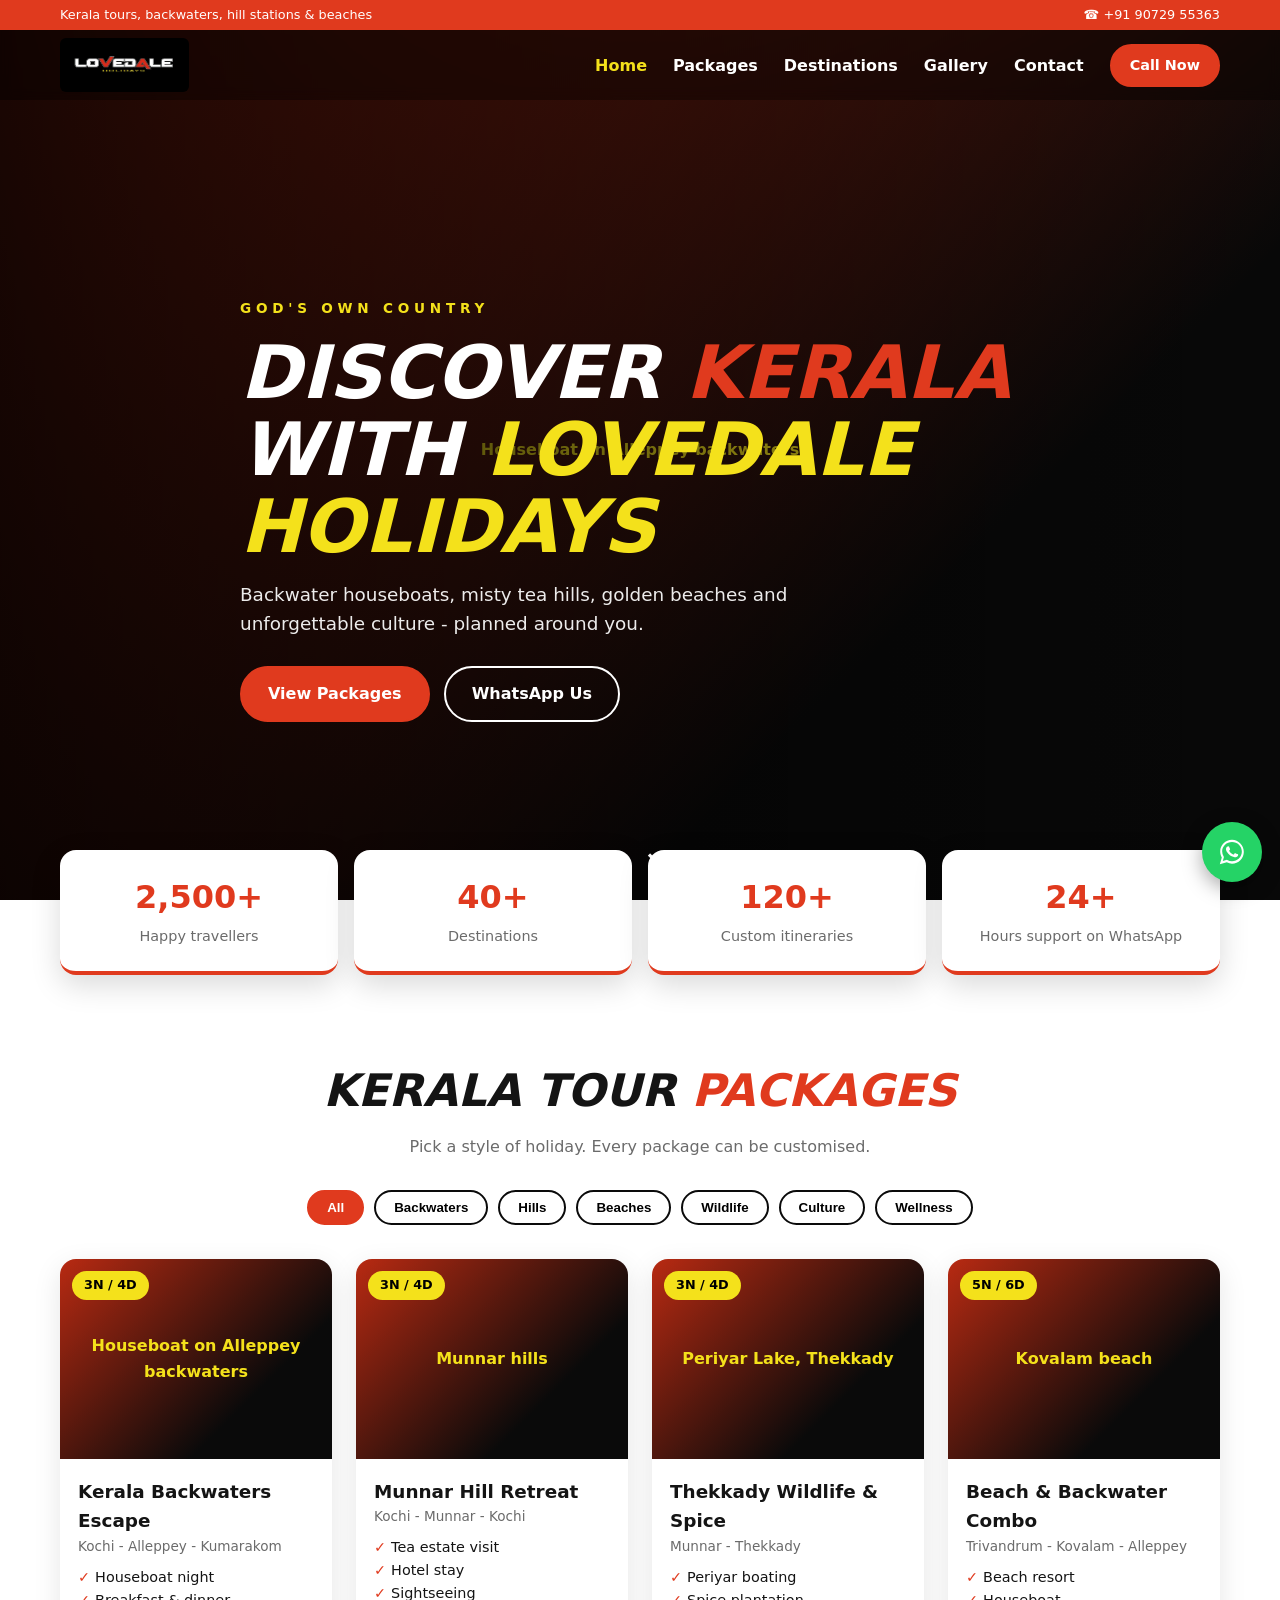
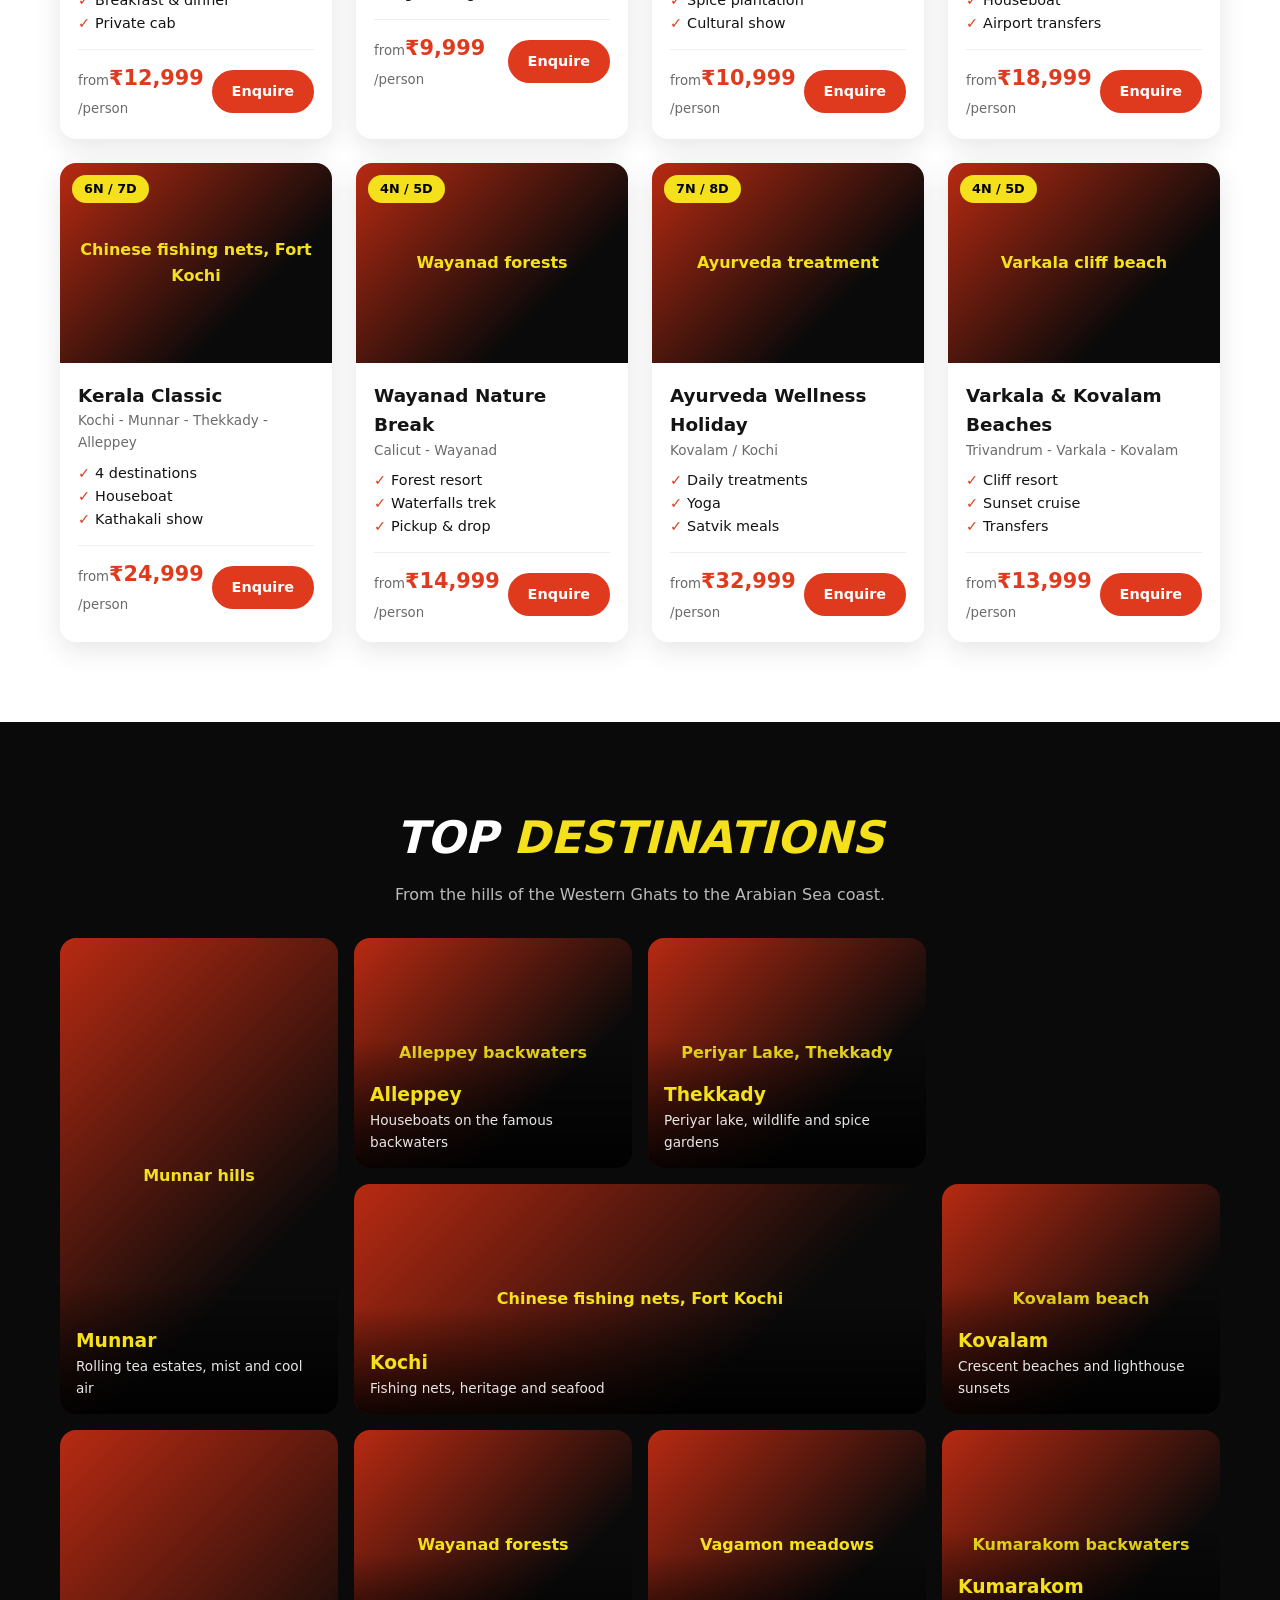
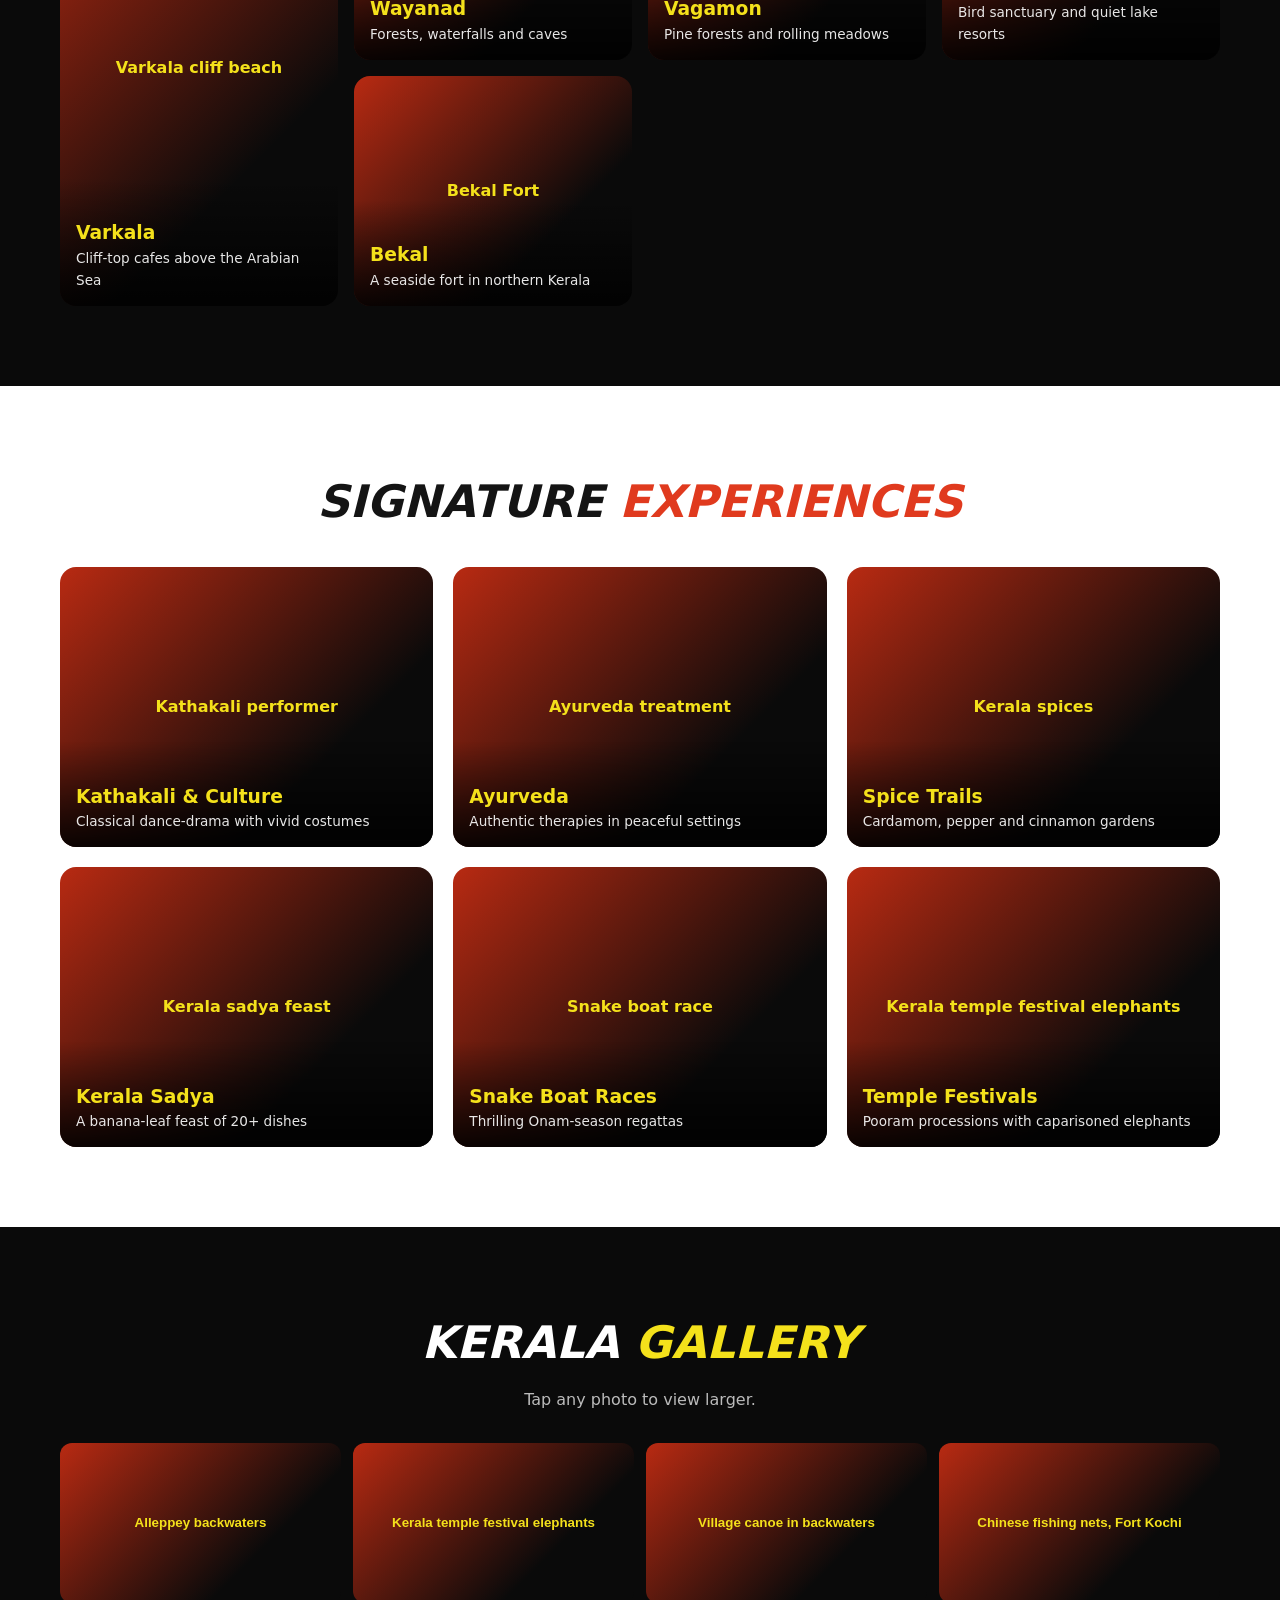
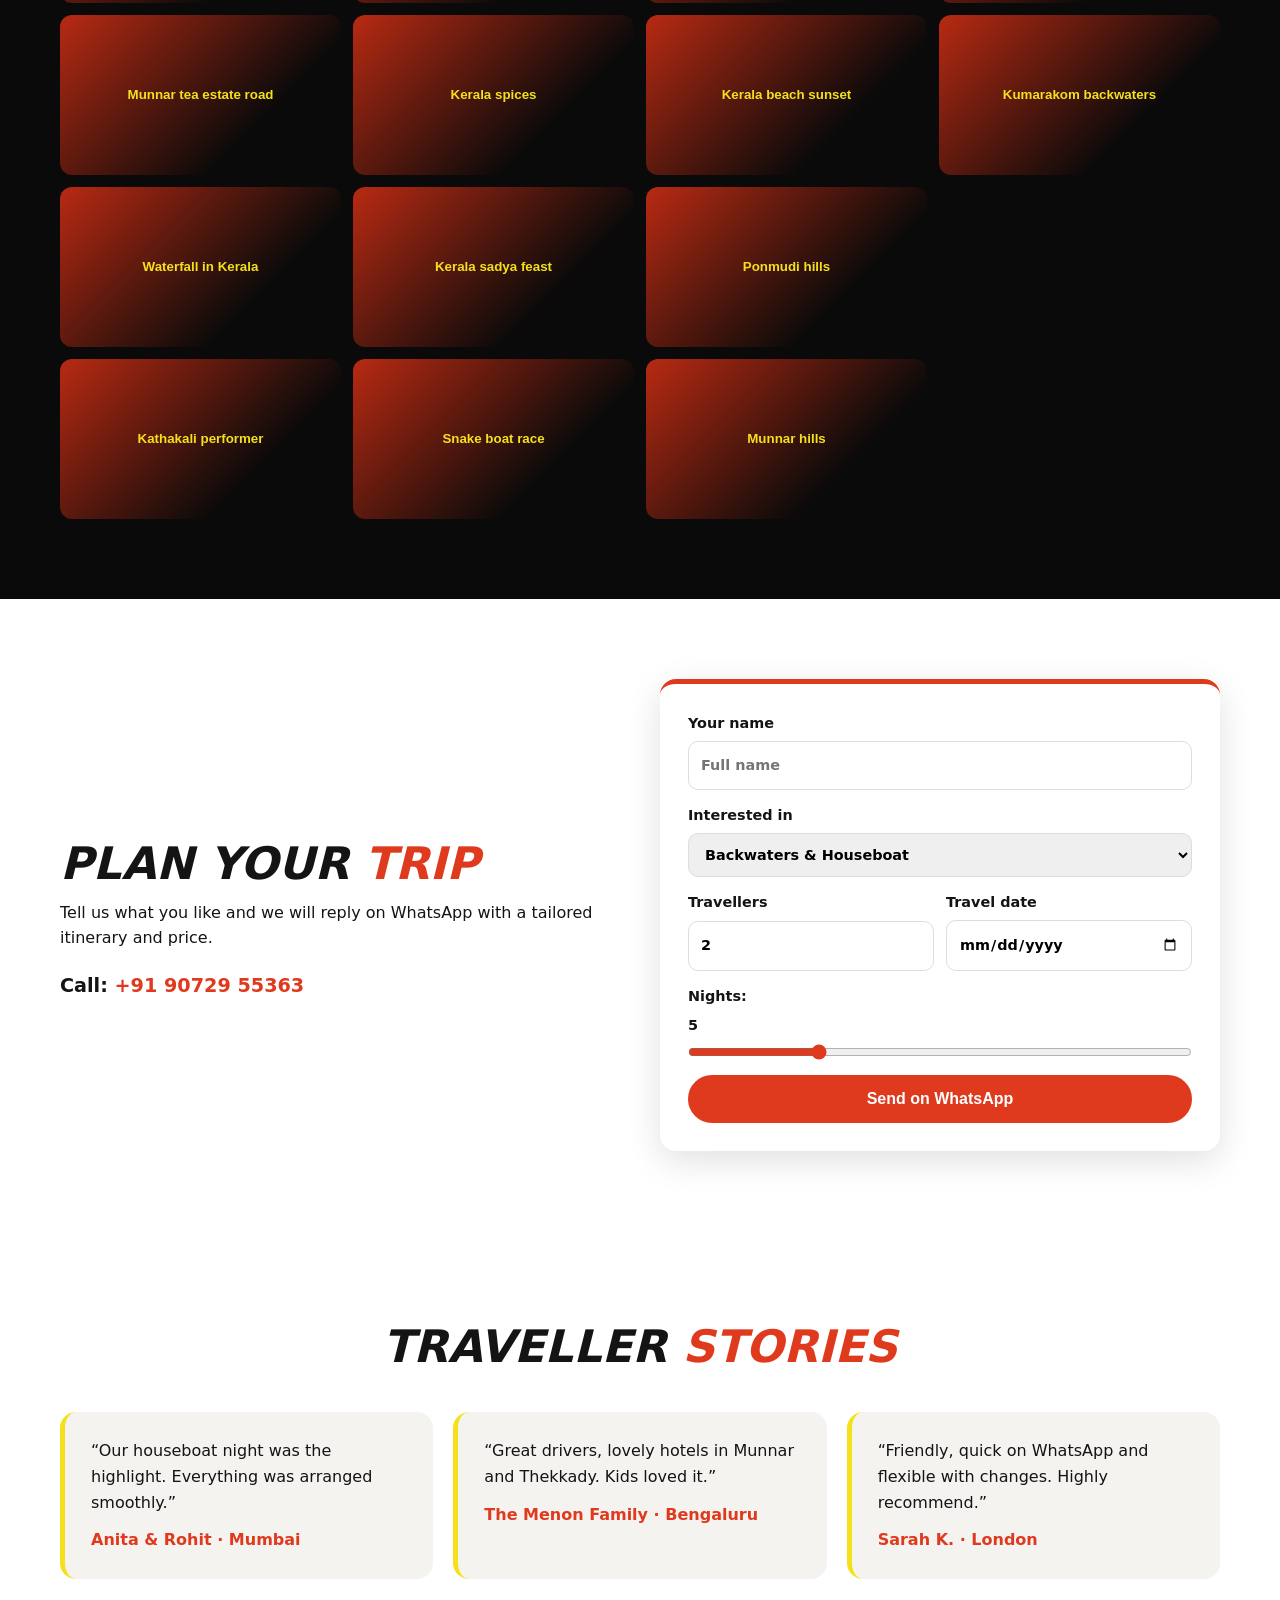
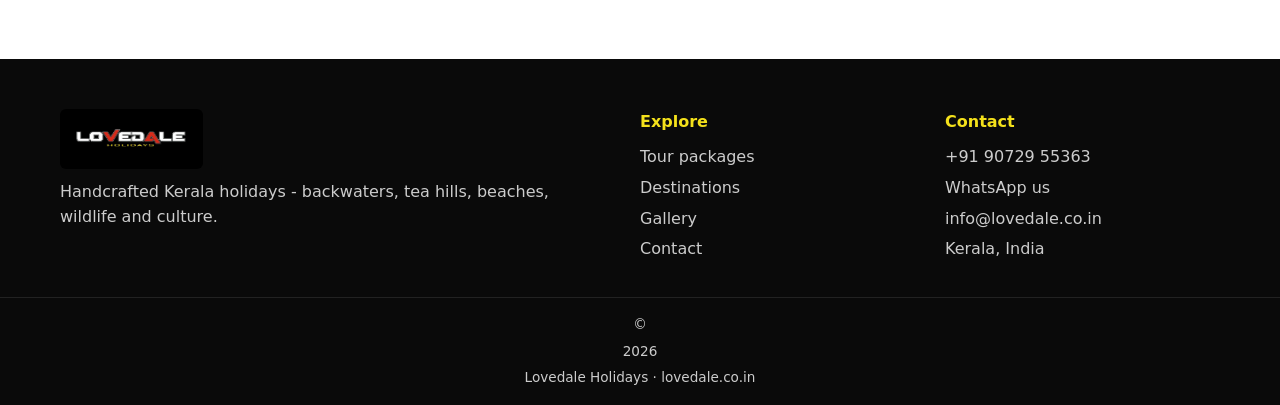
==== index.html @ d2197902 "Initial commit: Lovedale Holidays website" ====
<!doctype html>
<html lang="en">
<head>
<meta charset="utf-8">
<meta name="viewport" content="width=device-width,initial-scale=1">
<title>Lovedale Holidays | Kerala Tour Packages &amp; Travel</title>
<meta name="description" content="Lovedale Holidays - Kerala tour packages: houseboats in Alleppey, Munnar tea hills, Thekkady, beaches and Ayurveda. Call +91 90729 55363.">
<link rel="icon" href="assets/logo.jpeg">
<link rel="stylesheet" href="css/style.css">
</head>
<body>

<section class="hero">
  <div id="heroSlides" class="slides"></div>
  <div class="hero-shade"></div>
  <div class="wrap hero-copy">
    <p class="eyebrow">God's Own Country</p>
    <h1>Discover <span class="red">Kerala</span> with <span class="yellow">Lovedale Holidays</span></h1>
    <p class="lead">Backwater houseboats, misty tea hills, golden beaches and unforgettable culture - planned around you.</p>
    <div class="cta"><a class="btn" href="#packages">View Packages</a><a class="btn btn-ghost" data-wa href="#">WhatsApp Us</a></div>
  </div>
  <a class="scroll" href="#packages" aria-label="Scroll down">&#8964;</a>
</section>

<section class="stats wrap">
  <div><strong data-count="2500">0</strong><span>Happy travellers</span></div>
  <div><strong data-count="40">0</strong><span>Destinations</span></div>
  <div><strong data-count="120">0</strong><span>Custom itineraries</span></div>
  <div><strong data-count="24">0</strong><span>Hours support on WhatsApp</span></div>
</section>

<section id="packages" class="section wrap">
  <h2 class="title">Kerala Tour <span class="red">Packages</span></h2>
  <p class="sub">Pick a style of holiday. Every package can be customised.</p>
  <div id="filters" class="filters"></div>
  <div id="pkgGrid" class="pkg-grid"></div>
</section>

<section id="destinations" class="section dark">
  <div class="wrap">
    <h2 class="title">Top <span class="yellow">Destinations</span></h2>
    <p class="sub light">From the hills of the Western Ghats to the Arabian Sea coast.</p>
    <div id="destGrid" class="dest-grid"></div>
  </div>
</section>

<section class="section wrap">
  <h2 class="title">Signature <span class="red">Experiences</span></h2>
  <div id="expGrid" class="exp-grid"></div>
</section>

<section id="gallery" class="section dark">
  <div class="wrap">
    <h2 class="title">Kerala <span class="yellow">Gallery</span></h2>
    <p class="sub light">Tap any photo to view larger.</p>
    <div id="galleryGrid" class="gallery"></div>
  </div>
</section>

<section id="plan" class="section wrap plan">
  <div>
    <h2 class="title left">Plan your <span class="red">trip</span></h2>
    <p>Tell us what you like and we will reply on WhatsApp with a tailored itinerary and price.</p>
    <p class="callout">Call: <a data-phone="text" href="#">+91 90729 55363</a></p>
  </div>
  <form id="planner" class="card">
    <label>Your name<input name="name" required placeholder="Full name"></label>
    <label>Interested in
      <select name="interest"><option>Backwaters &amp; Houseboat</option><option>Hill Stations</option><option>Beaches</option><option>Wildlife</option><option>Ayurveda &amp; Wellness</option><option>Complete Kerala tour</option></select></label>
    <div class="row">
      <label>Travellers<input type="number" name="pax" min="1" value="2"></label>
      <label>Travel date<input type="date" name="date"></label>
    </div>
    <label>Nights: <b id="nightsOut"></b><input id="nights" name="nights" type="range" min="2" max="14" value="5"></label>
    <button class="btn" type="submit">Send on WhatsApp</button>
  </form>
</section>

<section class="section wrap">
  <h2 class="title">Traveller <span class="red">Stories</span></h2>
  <div id="reviews" class="reviews"></div>
</section>

<div id="lightbox" class="lightbox">
  <button id="lbClose" aria-label="Close">&times;</button>
  <button id="lbPrev" aria-label="Previous">&#8249;</button>
  <figure><img alt=""><figcaption id="lbCap"></figcaption></figure>
  <button id="lbNext" aria-label="Next">&#8250;</button>
</div>

<script src="js/site-config.js"></script>
<script src="js/images.js"></script>
<script src="js/layout.js"></script>
<script src="js/main.js"></script>
</body>
</html>
---- css/style.css ----
/* Lovedale Holidays - theme from logo: black, white, red, yellow */
:root{--black:#0a0a0a;--ink:#141414;--red:#e03a1e;--red2:#b82a12;--yellow:#f4e11b;--white:#fff;--grey:#f4f3f0;--muted:#6b6b6b;--r:16px}
*{box-sizing:border-box;margin:0}
html{scroll-behavior:smooth}
body{font-family:system-ui,-apple-system,"Segoe UI",Roboto,sans-serif;color:var(--ink);background:#fff;line-height:1.6}
img{max-width:100%;display:block}
a{color:inherit;text-decoration:none}
.wrap{max-width:1200px;margin:auto;padding:0 20px}
.red{color:var(--red)}.yellow{color:var(--yellow)}

/* buttons */
.btn{display:inline-block;background:var(--red);color:#fff;padding:13px 26px;border-radius:999px;font-weight:700;border:2px solid var(--red);cursor:pointer;font-size:1rem;transition:.25s}
.btn:hover{background:var(--yellow);border-color:var(--yellow);color:#000;transform:translateY(-2px)}
.btn-sm{padding:8px 18px;font-size:.9rem}
.btn-ghost{background:transparent;border-color:#fff}
.btn-ghost-dark{background:transparent;color:#000;border-color:#000}

/* header */
.site-header{position:fixed;inset:0 0 auto 0;z-index:50;background:rgba(0,0,0,.35);backdrop-filter:blur(6px);transition:.3s}
.site-header.scrolled,.inner .site-header{background:var(--black)}
.topbar{background:var(--red);color:#fff;font-size:.8rem}
.topbar .wrap{display:flex;justify-content:space-between;padding:5px 20px;gap:10px}
.nav{display:flex;align-items:center;justify-content:space-between;height:70px}
.brand img{height:54px;width:auto;border-radius:6px}
.links{display:flex;align-items:center;gap:26px;color:#fff;font-weight:600}
.links a:not(.btn):hover,.links a.active{color:var(--yellow)}
.burger{display:none;background:none;border:0;color:#fff;font-size:1.8rem}

/* hero */
.hero{position:relative;min-height:100vh;display:flex;align-items:center;color:#fff;overflow:hidden;background:#000}
.slides,.slide{position:absolute;inset:0}
.slide{opacity:0;transition:opacity 1.6s}
.slide.on{opacity:1}
.slide img{width:100%;height:100%;object-fit:cover;animation:zoom 12s linear infinite alternate}
@keyframes zoom{to{transform:scale(1.12)}}
.hero-shade{position:absolute;inset:0;background:linear-gradient(90deg,rgba(0,0,0,.85),rgba(0,0,0,.2))}
.hero-copy{position:relative;padding-top:120px}
.eyebrow{letter-spacing:.35em;text-transform:uppercase;color:var(--yellow);font-weight:700;font-size:.85rem}
.hero h1{font-size:clamp(2.2rem,6vw,4.6rem);line-height:1.05;margin:14px 0;max-width:800px;font-weight:900;text-transform:uppercase;font-style:italic}
.lead{max-width:560px;font-size:1.15rem;opacity:.92}
.cta{display:flex;gap:14px;margin-top:28px;flex-wrap:wrap}
.scroll{position:absolute;bottom:20px;left:50%;font-size:2.4rem;color:#fff;animation:bob 1.6s infinite}
@keyframes bob{50%{transform:translateY(8px)}}

/* stats */
.stats{display:grid;grid-template-columns:repeat(4,1fr);gap:16px;margin-top:-50px;position:relative;z-index:5}
.stats div{background:#fff;border-radius:var(--r);padding:22px;text-align:center;box-shadow:0 10px 30px rgba(0,0,0,.15);border-bottom:4px solid var(--red)}
.stats strong{display:block;font-size:2rem;color:var(--red)}
.stats span{color:var(--muted);font-size:.9rem}

/* sections */
.section{padding:80px 20px}
.section.wrap{padding-left:20px;padding-right:20px}
.section.dark{background:var(--black);color:#fff}
.title{font-size:clamp(1.8rem,4vw,2.8rem);text-align:center;font-weight:900;text-transform:uppercase;font-style:italic}
.title.left{text-align:left}
.sub{text-align:center;color:var(--muted);margin:8px 0 30px}
.sub.light{color:#bbb}

/* filters */
.filters{display:flex;gap:10px;flex-wrap:wrap;justify-content:center;margin-bottom:34px}
.chip{border:2px solid var(--black);background:#fff;padding:8px 18px;border-radius:999px;font-weight:700;text-transform:capitalize;cursor:pointer;transition:.2s}
.chip.on,.chip:hover{background:var(--red);border-color:var(--red);color:#fff}

/* packages */
.pkg-grid{display:grid;grid-template-columns:repeat(auto-fill,minmax(270px,1fr));gap:24px}
.pkg{background:#fff;border-radius:var(--r);overflow:hidden;box-shadow:0 8px 28px rgba(0,0,0,.1);transition:.3s;animation:pop .5s both}
@keyframes pop{from{opacity:0;transform:translateY(20px)}}
.pkg:hover{transform:translateY(-8px);box-shadow:0 18px 40px rgba(0,0,0,.2)}
.pimg{position:relative;height:200px;overflow:hidden;background:#222}
.pimg img{width:100%;height:100%;object-fit:cover;transition:.6s}
.pkg:hover .pimg img{transform:scale(1.1)}
.badge{position:absolute;top:12px;left:12px;background:var(--yellow);color:#000;font-weight:800;font-size:.8rem;padding:4px 12px;border-radius:999px}
.pbody{padding:18px}
.pbody h3{font-size:1.15rem}
.route{color:var(--muted);font-size:.85rem;margin-bottom:8px}
.pbody ul{list-style:none;padding:0;font-size:.9rem;margin-bottom:14px}
.pbody li:before{content:"✓ ";color:var(--red);font-weight:800}
.pfoot{display:flex;justify-content:space-between;align-items:center;border-top:1px solid #eee;padding-top:12px}
.pfoot strong{font-size:1.3rem;color:var(--red)}
.pfoot small{color:var(--muted)}

/* destinations & experiences */
.dest-grid{display:grid;grid-template-columns:repeat(4,1fr);grid-auto-rows:230px;gap:16px}
.dest{position:relative;border-radius:var(--r);overflow:hidden;background:#222}
.dest:nth-child(1),.dest:nth-child(6){grid-row:span 2}
.dest:nth-child(4){grid-column:span 2}
.dest img,.exp img{width:100%;height:100%;object-fit:cover;transition:.6s}
.dest:hover img,.exp:hover img{transform:scale(1.12)}
.cap{position:absolute;inset:auto 0 0 0;padding:40px 16px 14px;background:linear-gradient(transparent,rgba(0,0,0,.85));color:#fff}
.cap h3{color:var(--yellow)}
.cap p{font-size:.85rem;opacity:.9}
.exp-grid{display:grid;grid-template-columns:repeat(3,1fr);gap:20px;margin-top:30px}
.exp{position:relative;height:280px;border-radius:var(--r);overflow:hidden;background:#222}

/* gallery */
.gallery{columns:4 220px;column-gap:12px}
.gi{display:block;width:100%;margin-bottom:12px;border:0;padding:0;border-radius:12px;overflow:hidden;cursor:zoom-in;background:#222;position:relative}
.gi img{width:100%;transition:.5s}
.gi:hover img{transform:scale(1.08);filter:brightness(1.1)}

/* image fallback when remote photo is missing */
.no-img{background:linear-gradient(135deg,var(--red2),var(--black) 70%);display:flex;align-items:center;justify-content:center;min-height:160px}
.no-img:before{content:attr(data-label);color:var(--yellow);font-weight:800;text-align:center;padding:12px}
.img-fallback{display:none}

/* lightbox */
.lightbox{position:fixed;inset:0;background:rgba(0,0,0,.92);z-index:100;display:none;align-items:center;justify-content:center;gap:10px;color:#fff}
.lightbox.open{display:flex}
.lightbox figure{max-width:80vw;text-align:center}
.lightbox img{max-height:78vh;border-radius:10px;margin:auto}
.lightbox button{background:none;border:0;color:#fff;font-size:3rem;cursor:pointer;padding:0 14px}
#lbClose{position:absolute;top:10px;right:20px}

/* plan form */
.plan{display:grid;grid-template-columns:1fr 1fr;gap:40px;align-items:center}
.callout{margin-top:20px;font-size:1.2rem;font-weight:700}
.callout a{color:var(--red)}
.card{background:#fff;border-radius:var(--r);padding:28px;box-shadow:0 10px 35px rgba(0,0,0,.12);display:grid;gap:14px;border-top:5px solid var(--red)}
label{display:grid;gap:6px;font-weight:600;font-size:.9rem}
input,select,textarea{padding:12px;border:1.5px solid #ddd;border-radius:10px;font:inherit}
input:focus,select:focus,textarea:focus{outline:0;border-color:var(--red)}
input[type=range]{padding:0;accent-color:var(--red)}
.row{display:grid;grid-template-columns:1fr 1fr;gap:12px}

/* reviews */
.reviews{display:grid;grid-template-columns:repeat(3,1fr);gap:20px;margin-top:30px}
blockquote{background:var(--grey);padding:26px;border-radius:var(--r);border-left:5px solid var(--yellow)}
blockquote footer{margin-top:12px;font-weight:700;color:var(--red)}

/* footer */
.site-footer{background:var(--black);color:#ccc;padding-top:50px}
.site-footer .grid{display:grid;grid-template-columns:2fr 1fr 1fr;gap:30px}
.site-footer h4{color:var(--yellow);margin-bottom:10px}
.site-footer a,.site-footer span{display:block;margin:5px 0}
.site-footer a:hover{color:var(--red)}
.flogo{height:60px;margin-bottom:10px;border-radius:6px}
.copy{text-align:center;border-top:1px solid #222;margin-top:30px;padding:16px;font-size:.85rem}

/* whatsapp float */
.wa-float{position:fixed;right:18px;bottom:18px;width:60px;height:60px;border-radius:50%;background:#25d366;display:grid;place-items:center;z-index:60;box-shadow:0 6px 20px rgba(0,0,0,.35);animation:pulse 2s infinite}
@keyframes pulse{0%{box-shadow:0 0 0 0 rgba(37,211,102,.6)}70%{box-shadow:0 0 0 18px rgba(37,211,102,0)}100%{box-shadow:0 0 0 0 rgba(37,211,102,0)}}

/* inner pages */
.page-head{background:var(--black);color:#fff;text-align:center;padding:170px 20px 60px}
.page-head h1{font-size:3rem;font-style:italic;text-transform:uppercase}
.contact-grid{display:grid;grid-template-columns:1fr 1fr;gap:30px}
.contact-grid a{color:var(--red);font-weight:700}
.contact-grid .btn{color:#fff}.contact-grid .btn-ghost-dark{color:#000}

/* reveal */
.reveal{opacity:0;transform:translateY(24px);transition:.7s var(--d,0ms)}
.reveal.in{opacity:1;transform:none}

@media(max-width:900px){
  .burger{display:block}
  .links{position:absolute;top:100%;left:0;right:0;background:var(--black);flex-direction:column;padding:20px;display:none;gap:16px}
  .links.open{display:flex}
  .stats{grid-template-columns:1fr 1fr}
  .dest-grid{grid-template-columns:1fr 1fr}
  .dest:nth-child(4){grid-column:auto}
  .exp-grid,.reviews{grid-template-columns:1fr}
  .plan,.contact-grid,.site-footer .grid{grid-template-columns:1fr}
  .topbar span{display:none}
}
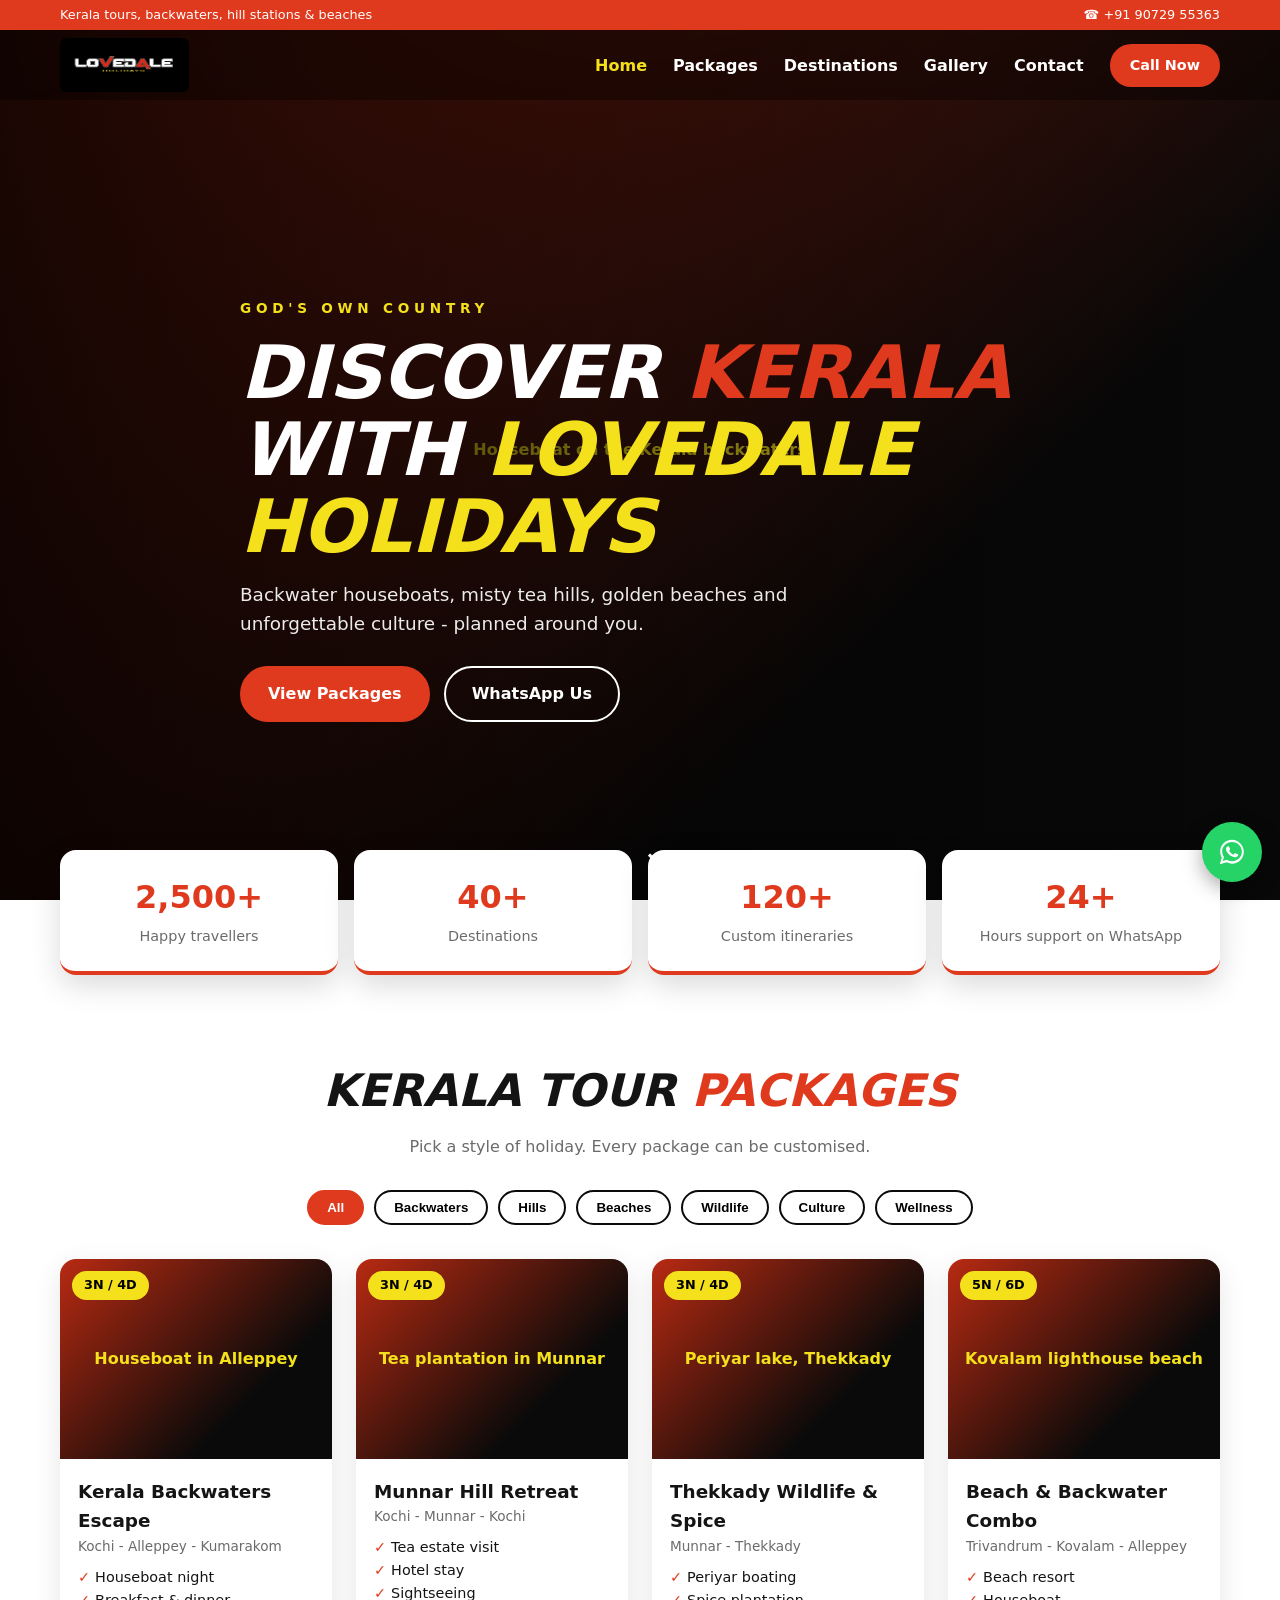
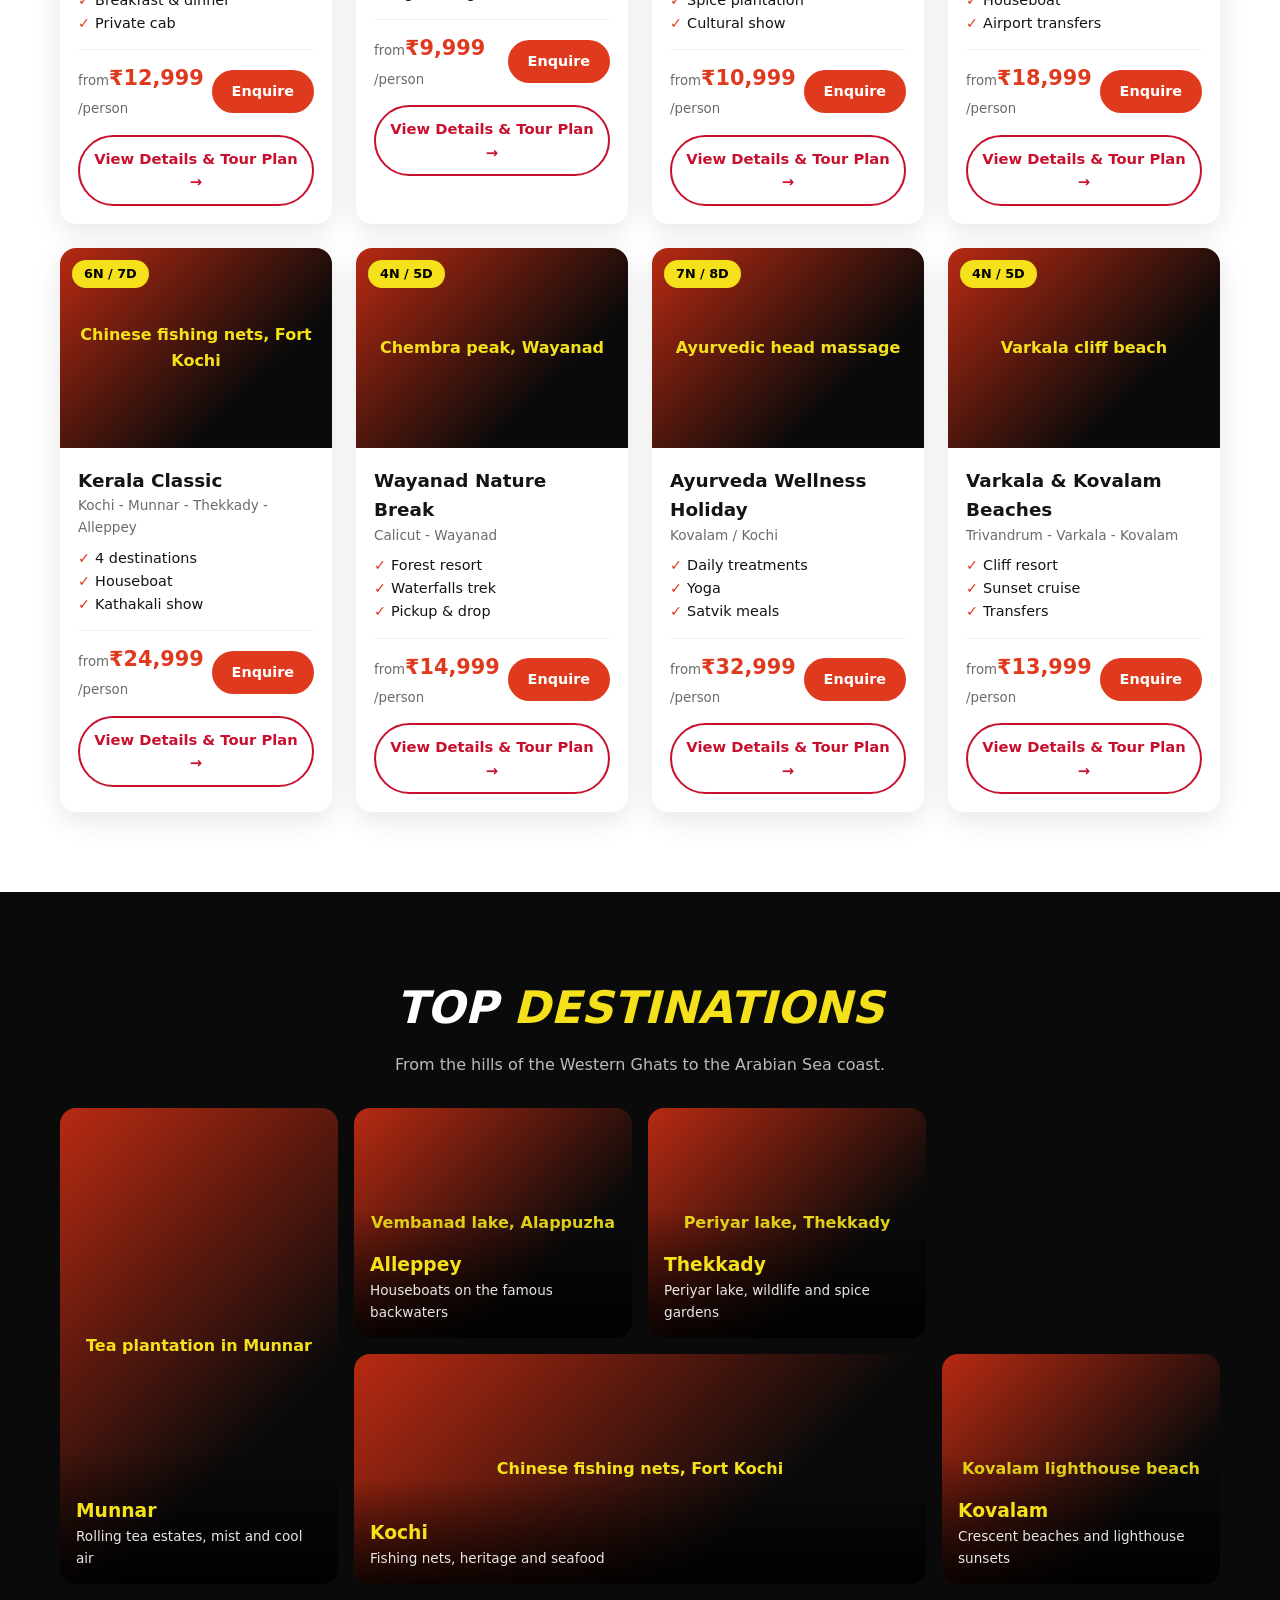
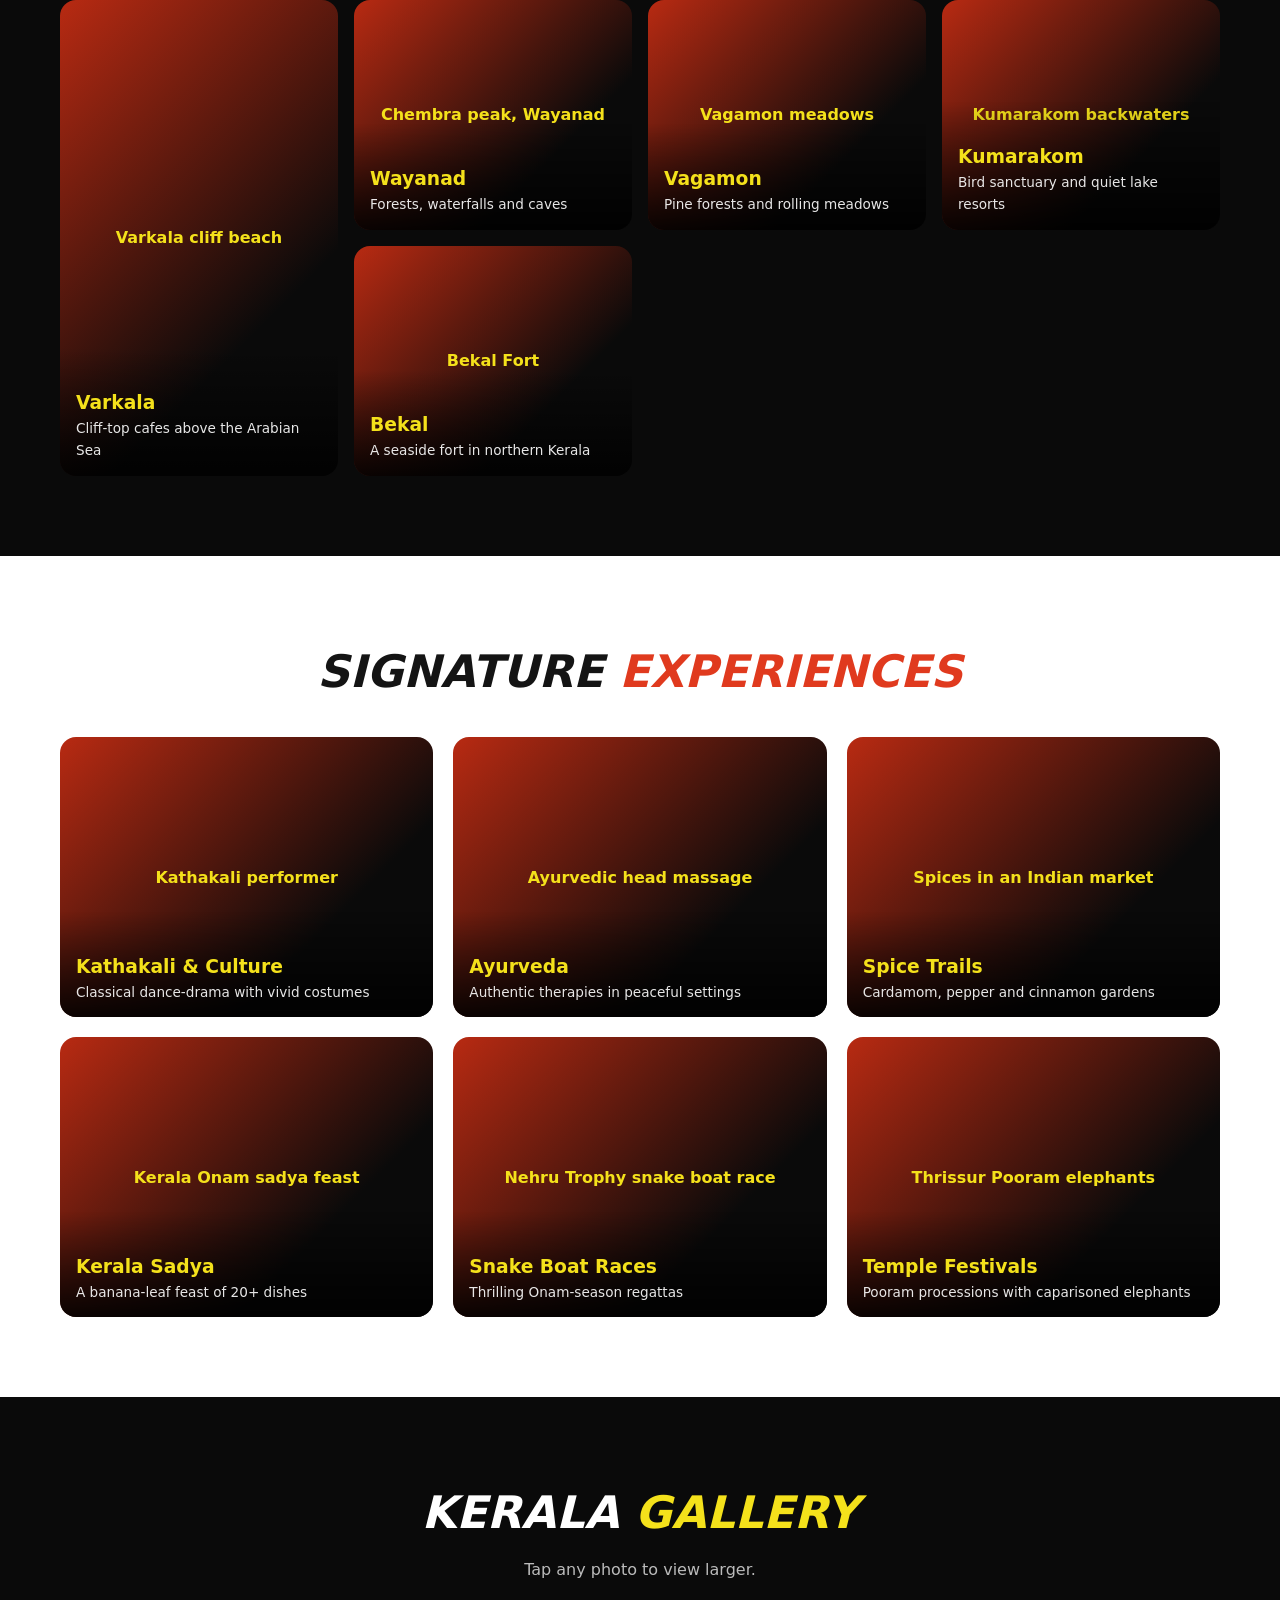
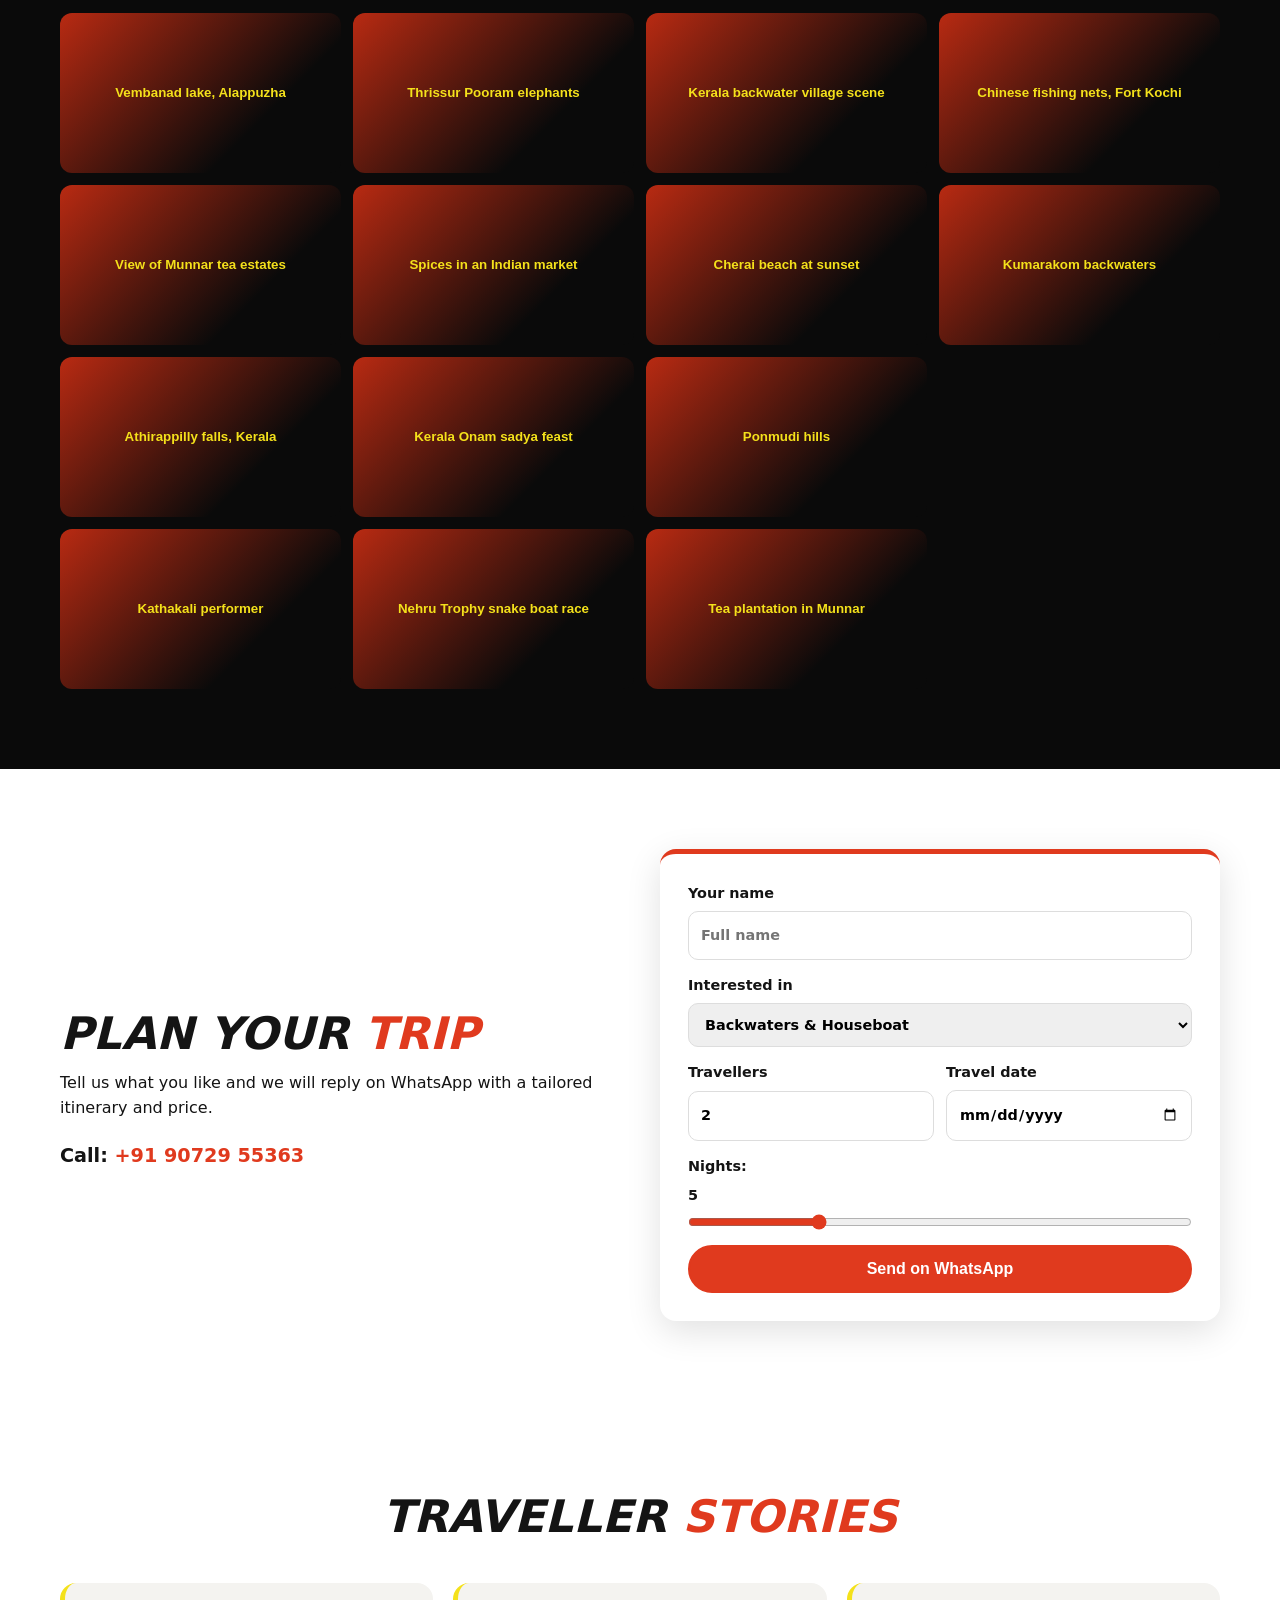
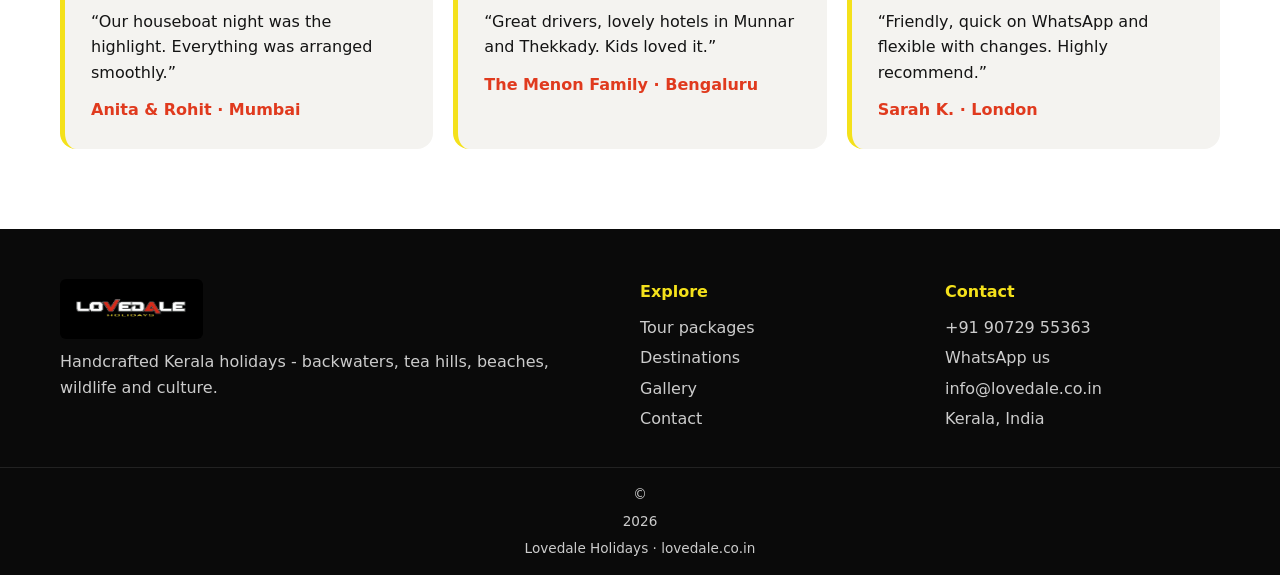
==== commit abb92b5d: "Fix images, add package detail pages" ====
--- a/index.html
+++ b/index.html
@@ -90,6 +90,7 @@
 
 <script src="js/site-config.js"></script>
 <script src="js/images.js"></script>
+<script src="js/packages.js"></script>
 <script src="js/layout.js"></script>
 <script src="js/main.js"></script>
 </body>
--- a/css/style.css
+++ b/css/style.css
@@ -163,3 +163,31 @@
   .plan,.contact-grid,.site-footer .grid{grid-template-columns:1fr}
   .topbar span{display:none}
 }
+
+/* ---------- Package details button + page ---------- */
+.btn-details{display:block;text-align:center;margin-top:14px;background:transparent;color:#c8102e;border:2px solid #c8102e;padding:10px 14px;font-size:.92rem}
+.btn-details:hover{background:#c8102e;color:#fff}
+.pkg-hero{position:relative;min-height:62vh;display:flex;align-items:flex-end;color:#fff;overflow:hidden;background:linear-gradient(135deg,#0b5d3b,#c8102e)}
+.pkg-hero .pkg-hero-img{position:absolute;inset:0;width:100%;height:100%;object-fit:cover}
+.pkg-hero .hero-shade{position:absolute;inset:0;background:linear-gradient(to top,rgba(0,0,0,.75),rgba(0,0,0,.15))}
+.pkg-hero-copy{position:relative;padding:120px 20px 40px}
+.pkg-hero-copy h1{font-size:clamp(2rem,5vw,3.4rem);margin:.3em 0}
+.pkg-hero-copy .back{color:#ffd23f;text-decoration:none;font-weight:600}
+.pkg-detail{display:grid;grid-template-columns:1fr 340px;gap:40px;align-items:start}
+.lead-dark{font-size:1.15rem;line-height:1.7;color:#333}
+.timeline{list-style:none;padding:0;margin:20px 0;border-left:3px solid #ffd23f}
+.timeline li{position:relative;padding:0 0 26px 28px}
+.timeline li::before{content:"";position:absolute;left:-10px;top:4px;width:17px;height:17px;border-radius:50%;background:#c8102e;border:3px solid #fff;box-shadow:0 0 0 2px #c8102e}
+.timeline .day{display:inline-block;background:#0b5d3b;color:#fff;font-size:.78rem;font-weight:700;padding:3px 10px;border-radius:20px;text-transform:uppercase;letter-spacing:.05em}
+.timeline h3{margin:8px 0 4px}
+.timeline p{margin:0;color:#555;line-height:1.6}
+.pkg-side{position:sticky;top:100px;display:flex;flex-direction:column;gap:10px}
+.pkg-side .price strong{font-size:2rem;color:#c8102e}
+.pkg-side h3{margin:10px 0 0;font-size:1rem}
+.pkg-side ul{margin:0;padding:0;list-style:none}
+.pkg-side li{padding:4px 0 4px 24px;position:relative}
+.tick li::before{content:"\2713";position:absolute;left:0;color:#0b5d3b;font-weight:700}
+.cross li::before{content:"\2715";position:absolute;left:0;color:#c8102e}
+.pkg-side .btn{text-align:center}
+.pkg-side .note{font-size:.85rem;color:#666}
+@media (max-width:860px){.pkg-detail{grid-template-columns:1fr}.pkg-side{position:static}}
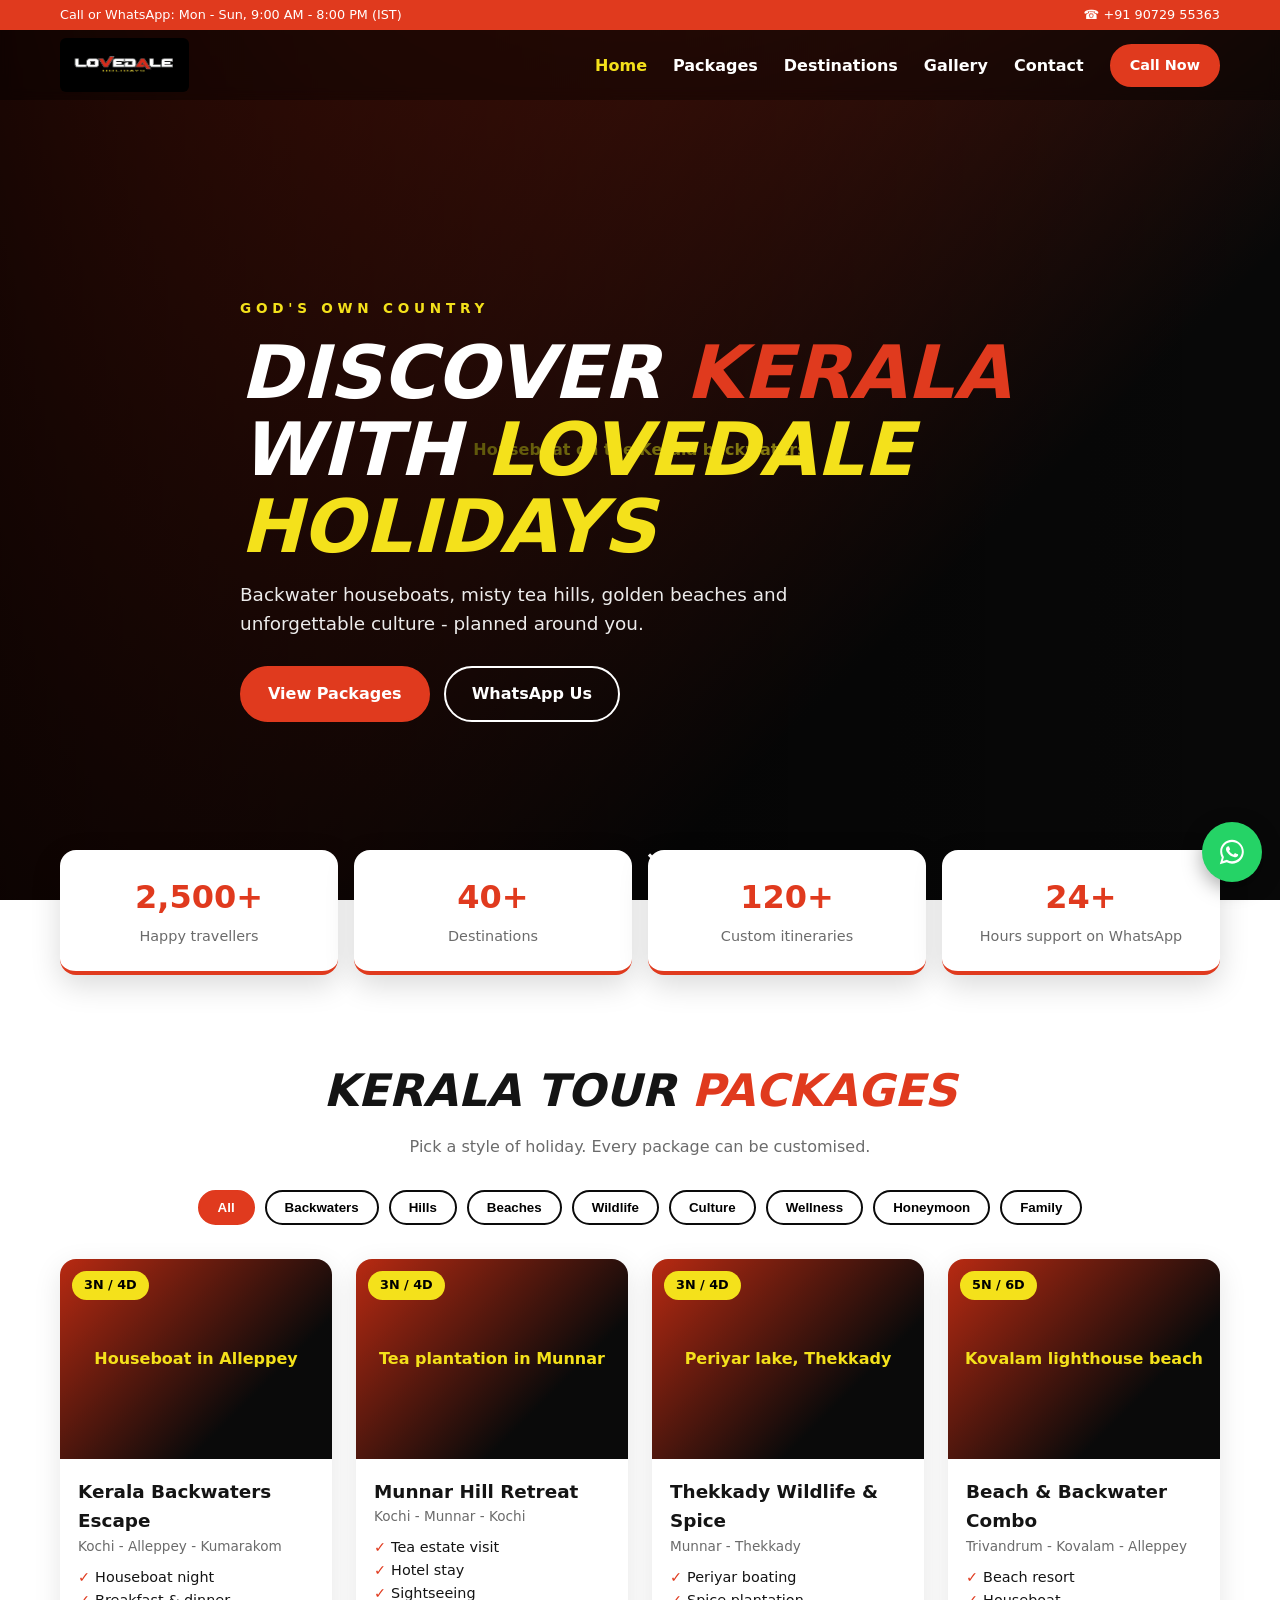
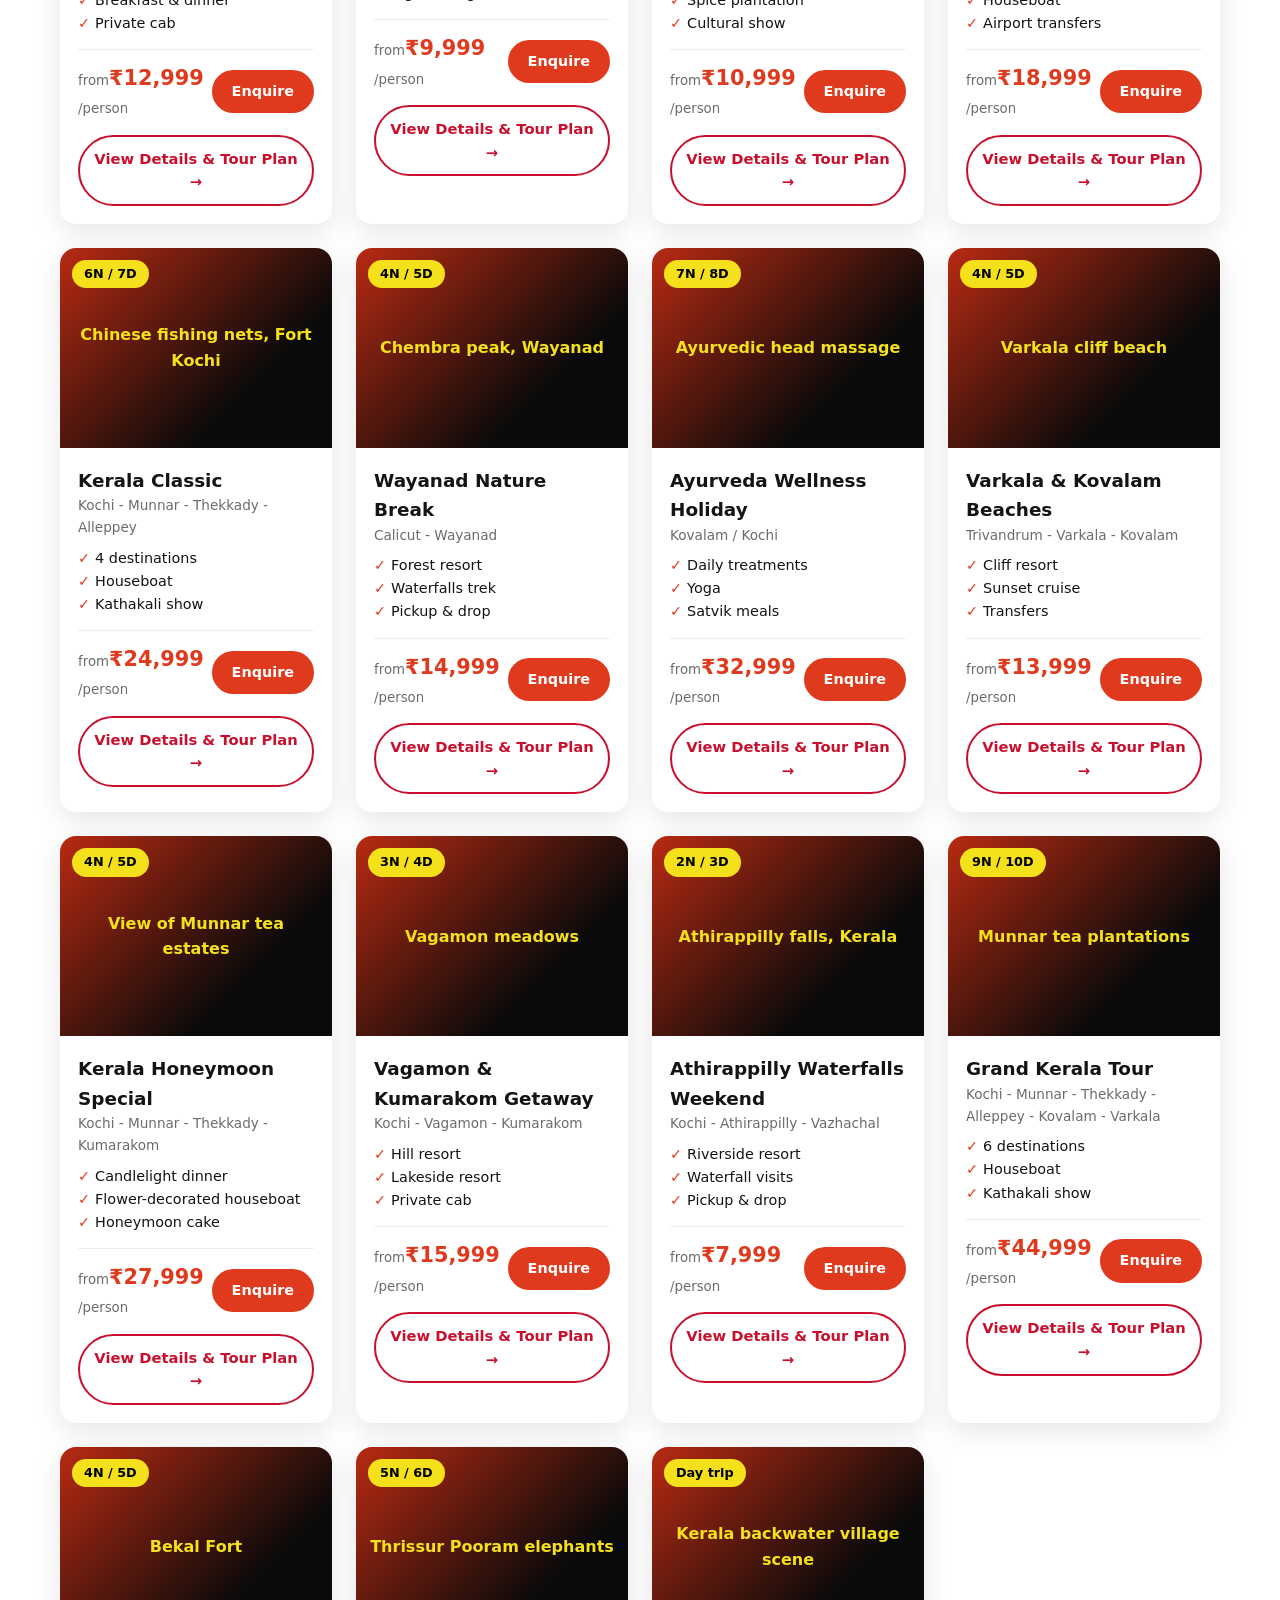
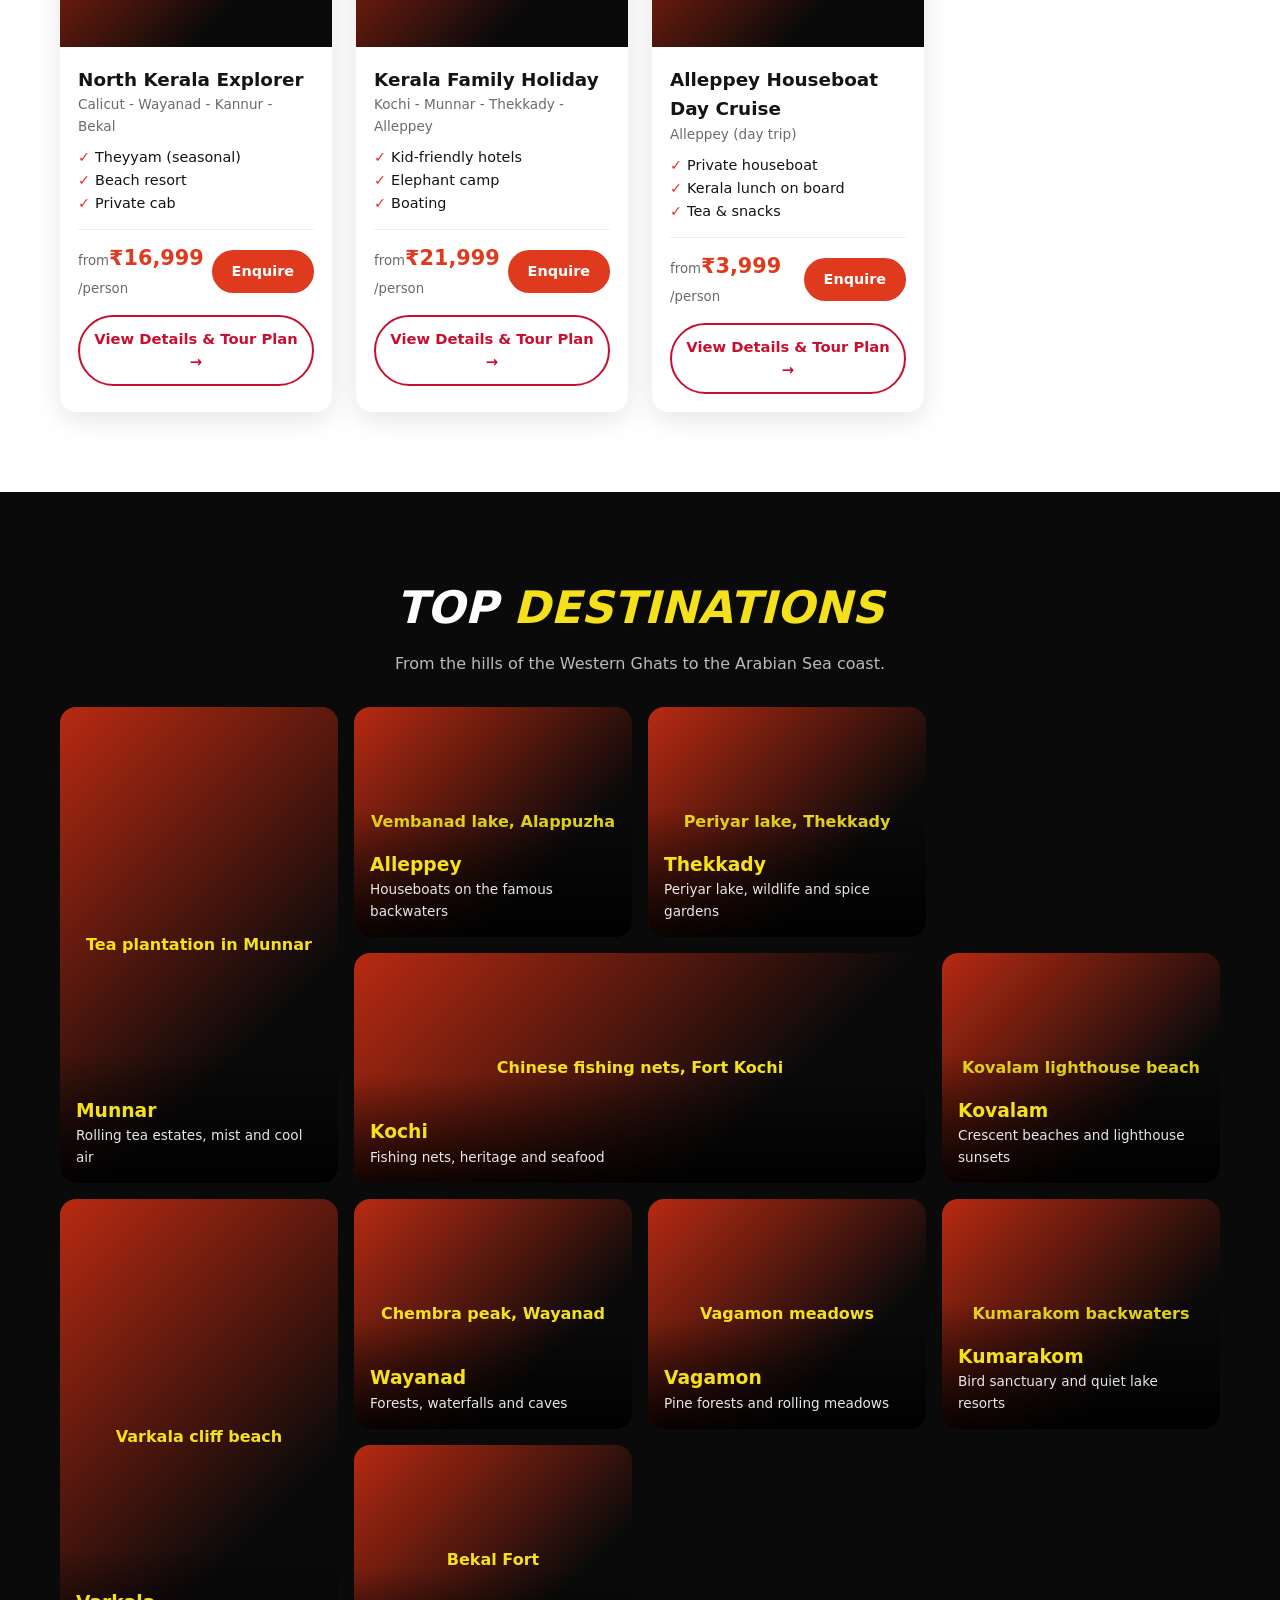
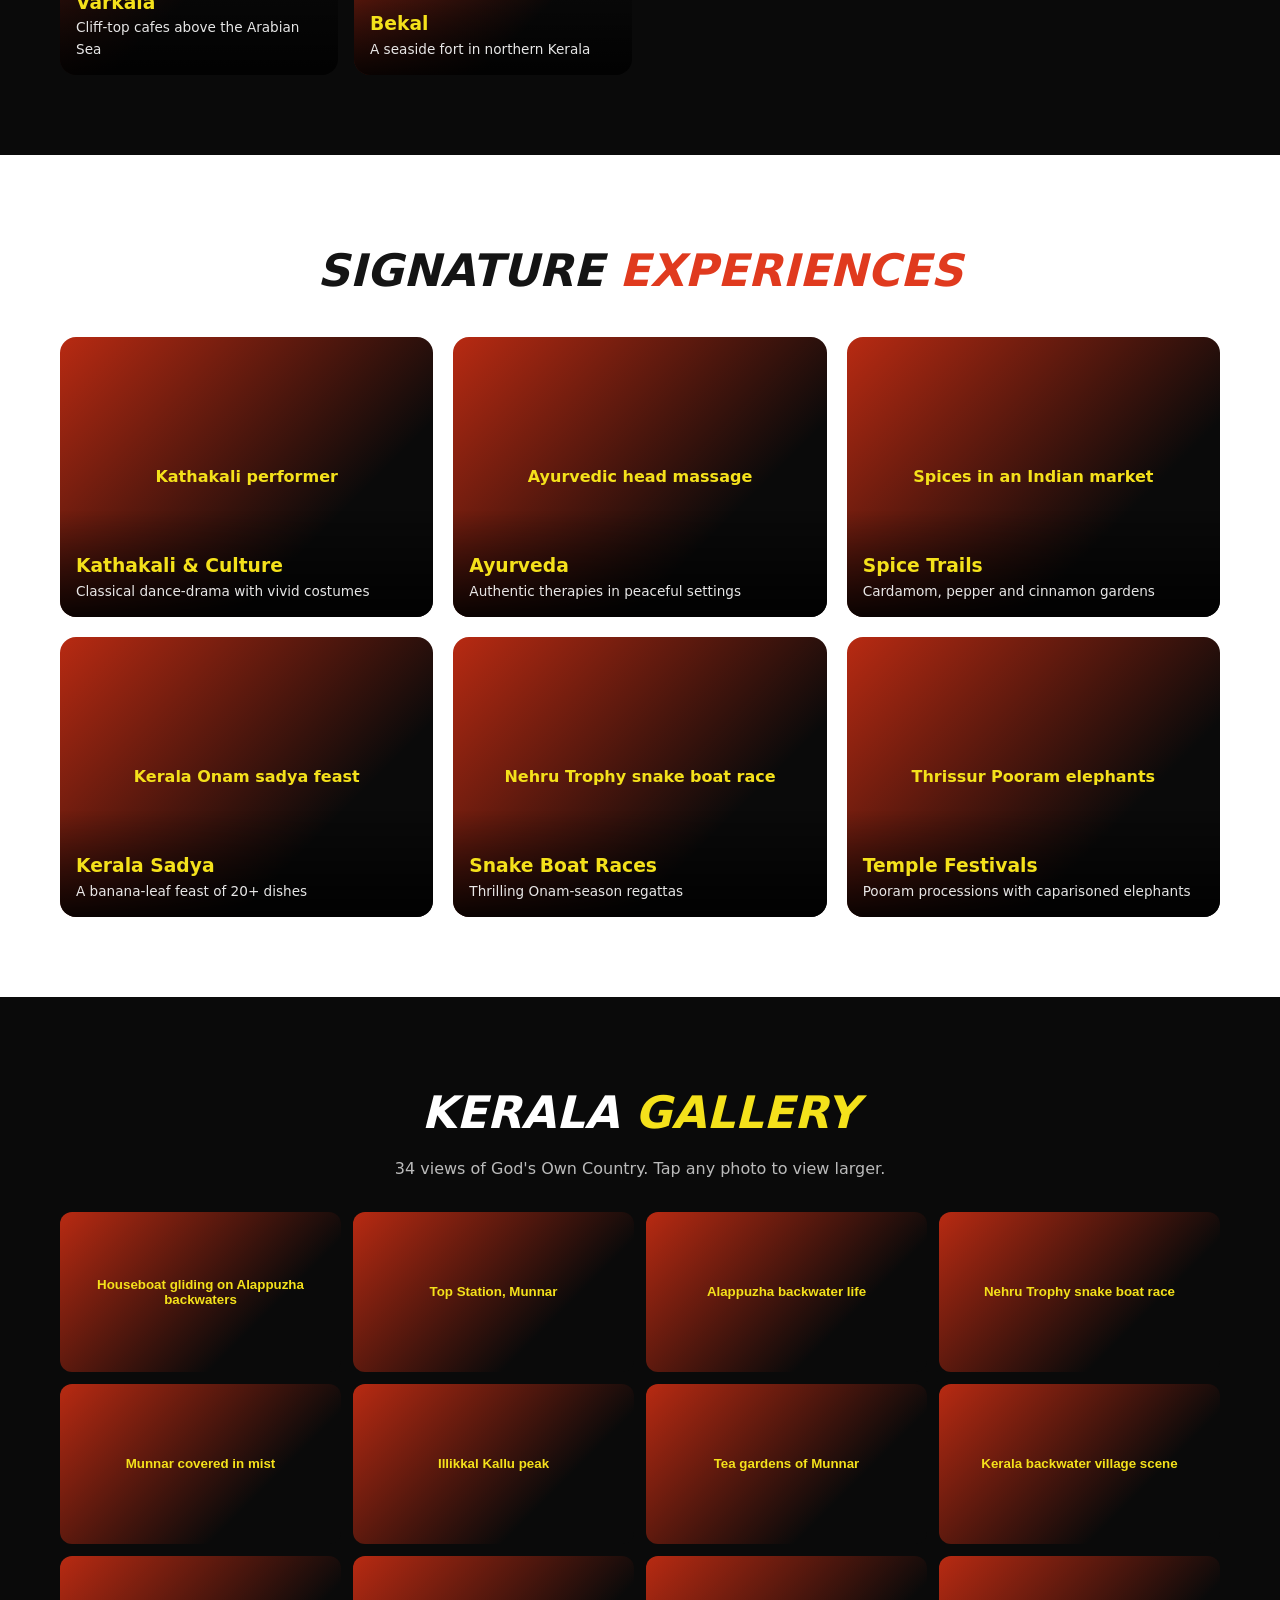
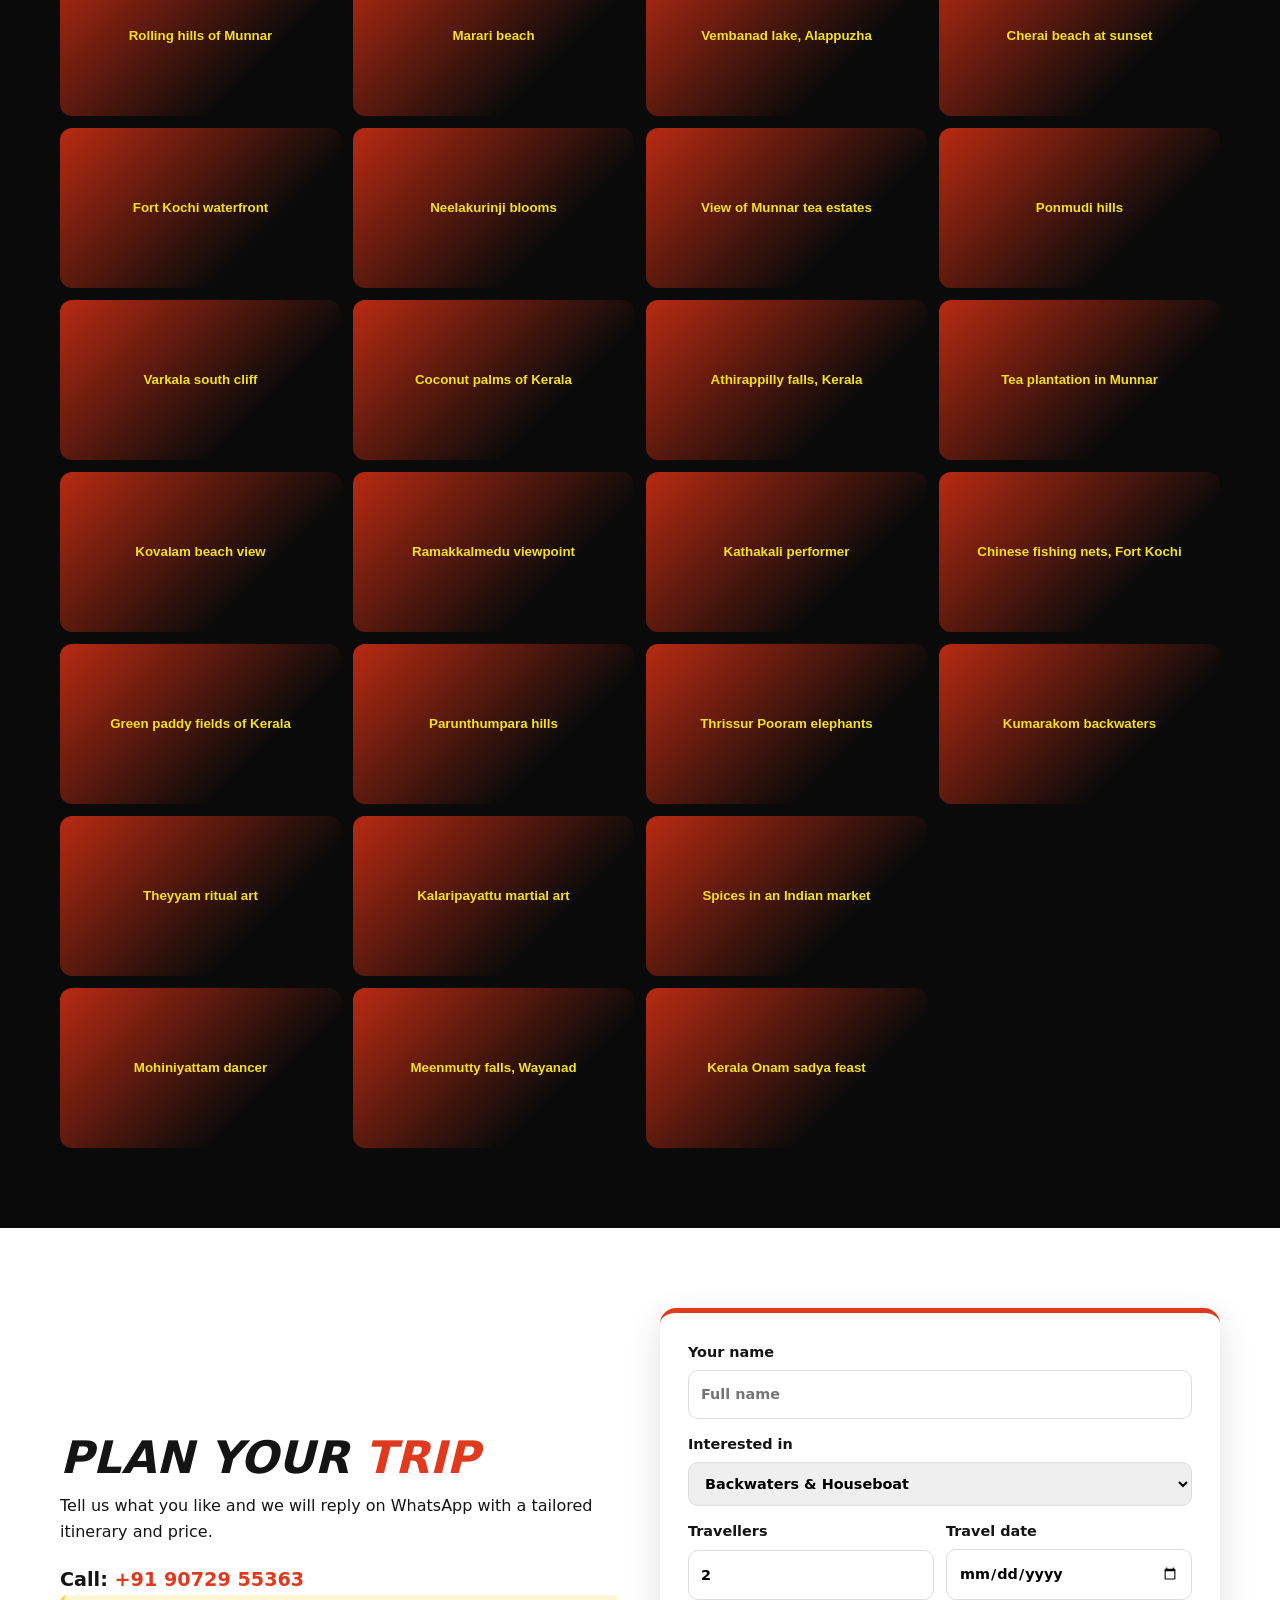
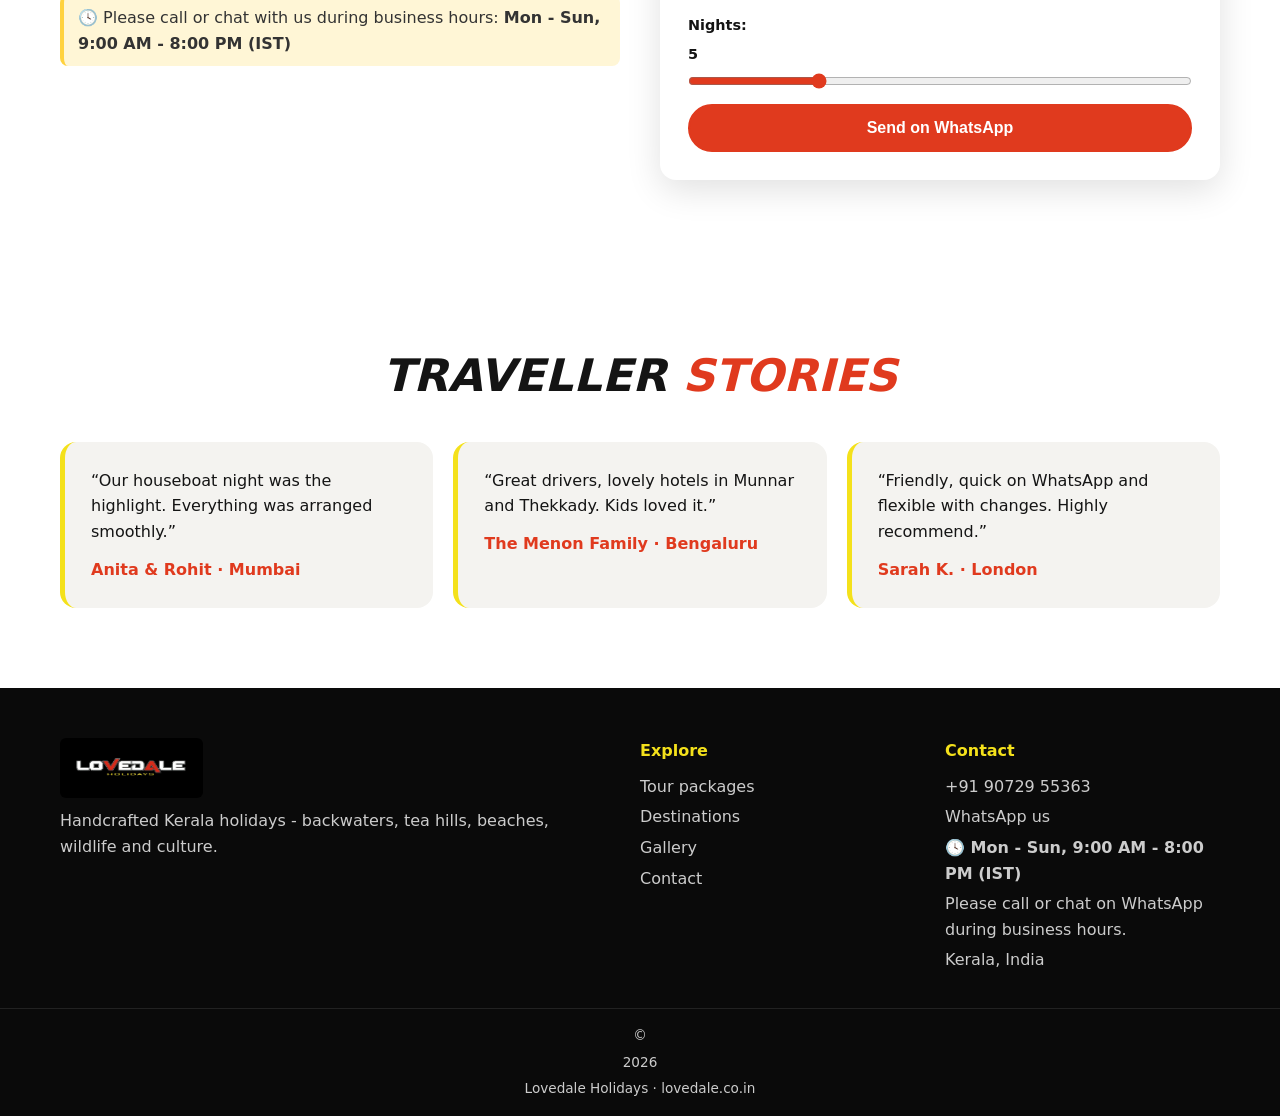
==== commit 0aeee850: "Site update" ====
--- a/index.html
+++ b/index.html
@@ -52,7 +52,7 @@
 <section id="gallery" class="section dark">
   <div class="wrap">
     <h2 class="title">Kerala <span class="yellow">Gallery</span></h2>
-    <p class="sub light">Tap any photo to view larger.</p>
+    <p class="sub light">34 views of God's Own Country. Tap any photo to view larger.</p>
     <div id="galleryGrid" class="gallery"></div>
   </div>
 </section>
@@ -62,6 +62,7 @@
     <h2 class="title left">Plan your <span class="red">trip</span></h2>
     <p>Tell us what you like and we will reply on WhatsApp with a tailored itinerary and price.</p>
     <p class="callout">Call: <a data-phone="text" href="#">+91 90729 55363</a></p>
+    <p class="hours-note" data-hours>Best time to call or chat: during business hours.</p>
   </div>
   <form id="planner" class="card">
     <label>Your name<input name="name" required placeholder="Full name"></label>
--- a/css/style.css
+++ b/css/style.css
@@ -191,3 +191,6 @@
 .pkg-side .btn{text-align:center}
 .pkg-side .note{font-size:.85rem;color:#666}
 @media (max-width:860px){.pkg-detail{grid-template-columns:1fr}.pkg-side{position:static}}
+
+.hours-note{background:#fff6d6;border-left:4px solid #ffd23f;padding:10px 14px;border-radius:8px;color:#333}
+.site-footer .hours{font-weight:600}
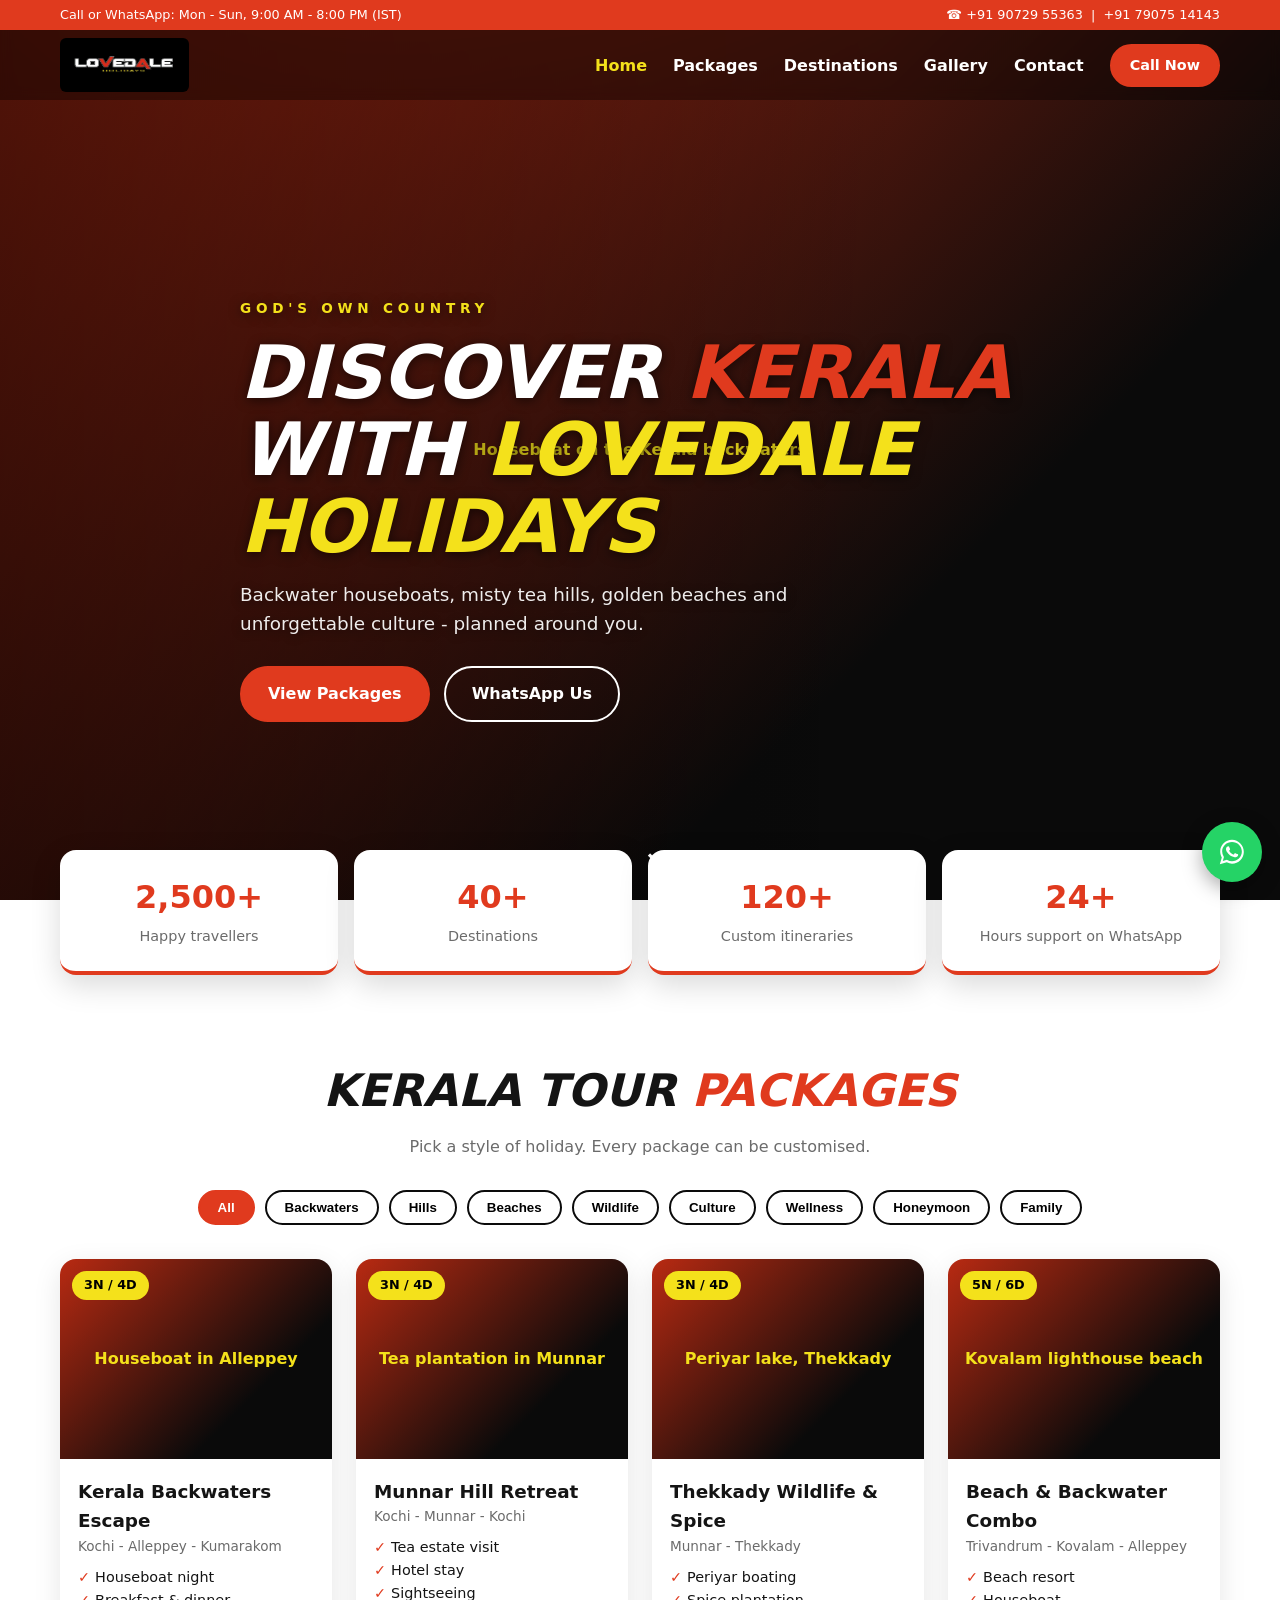
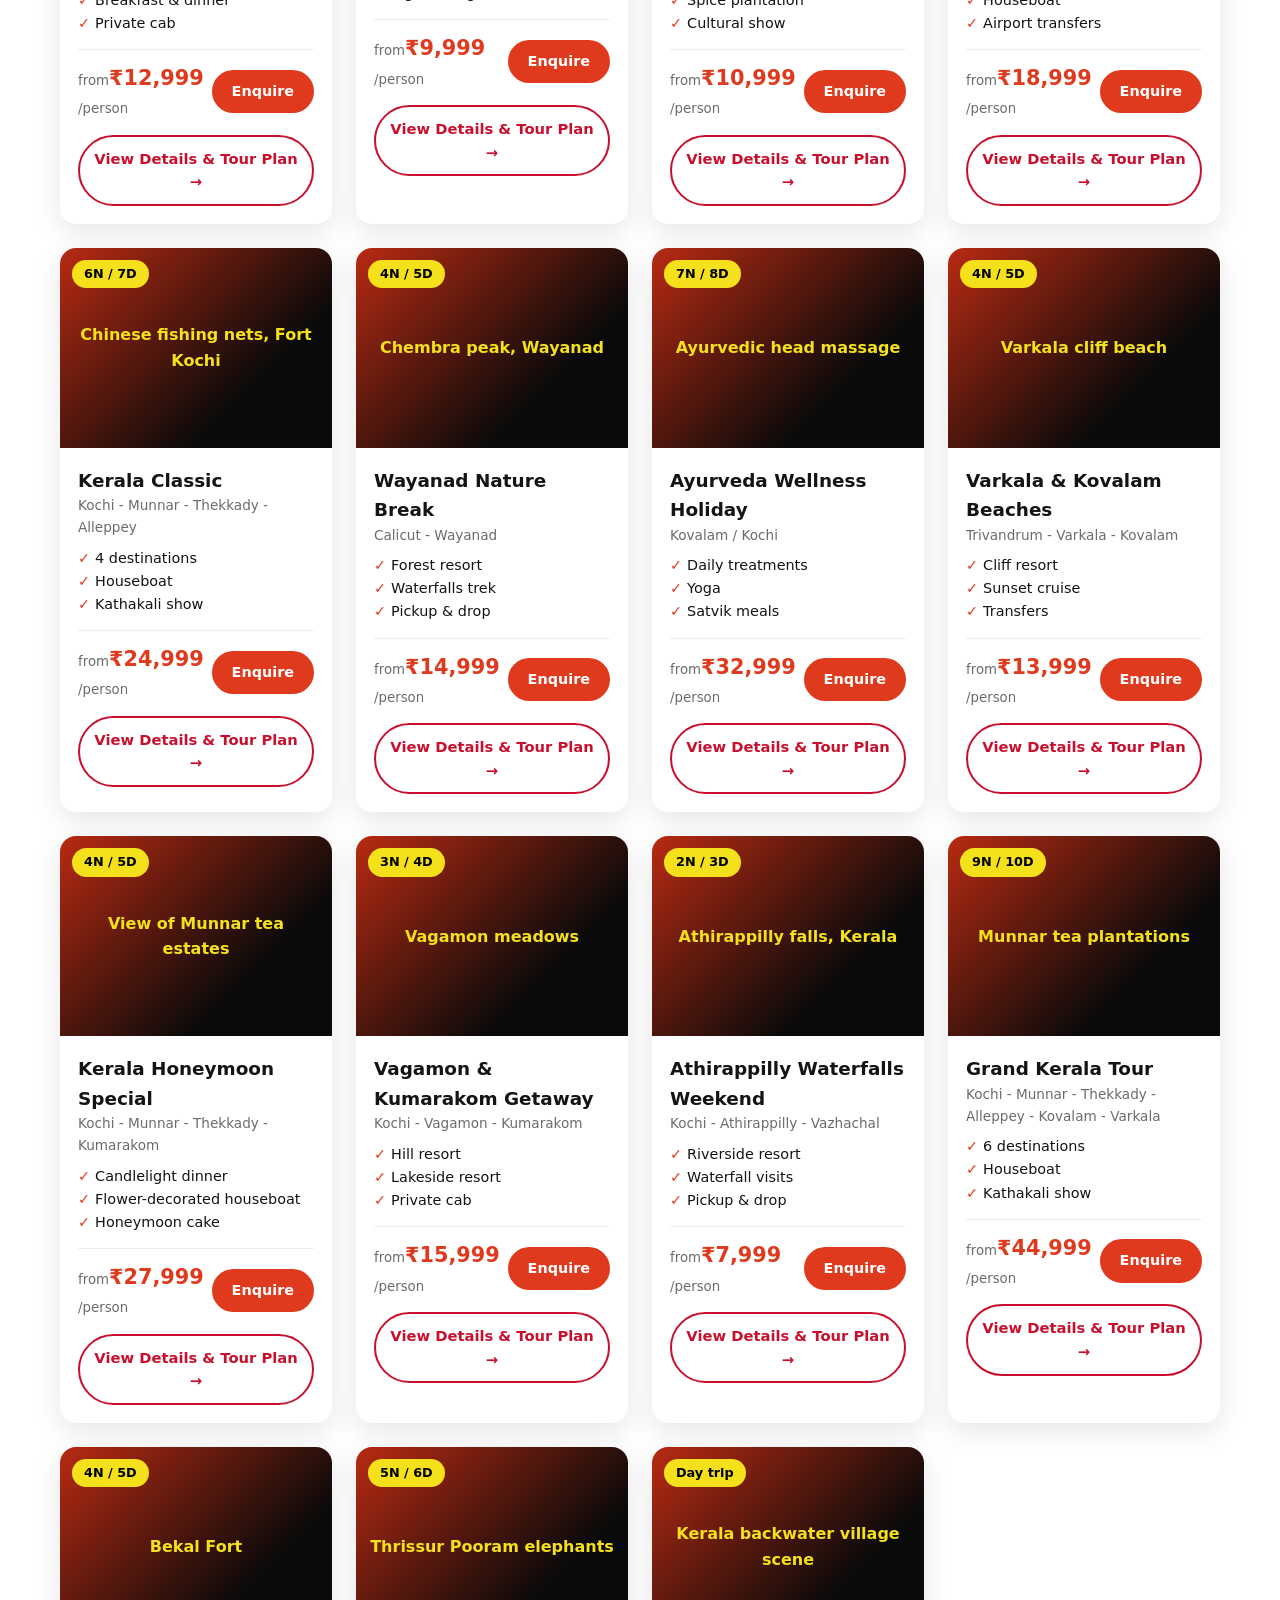
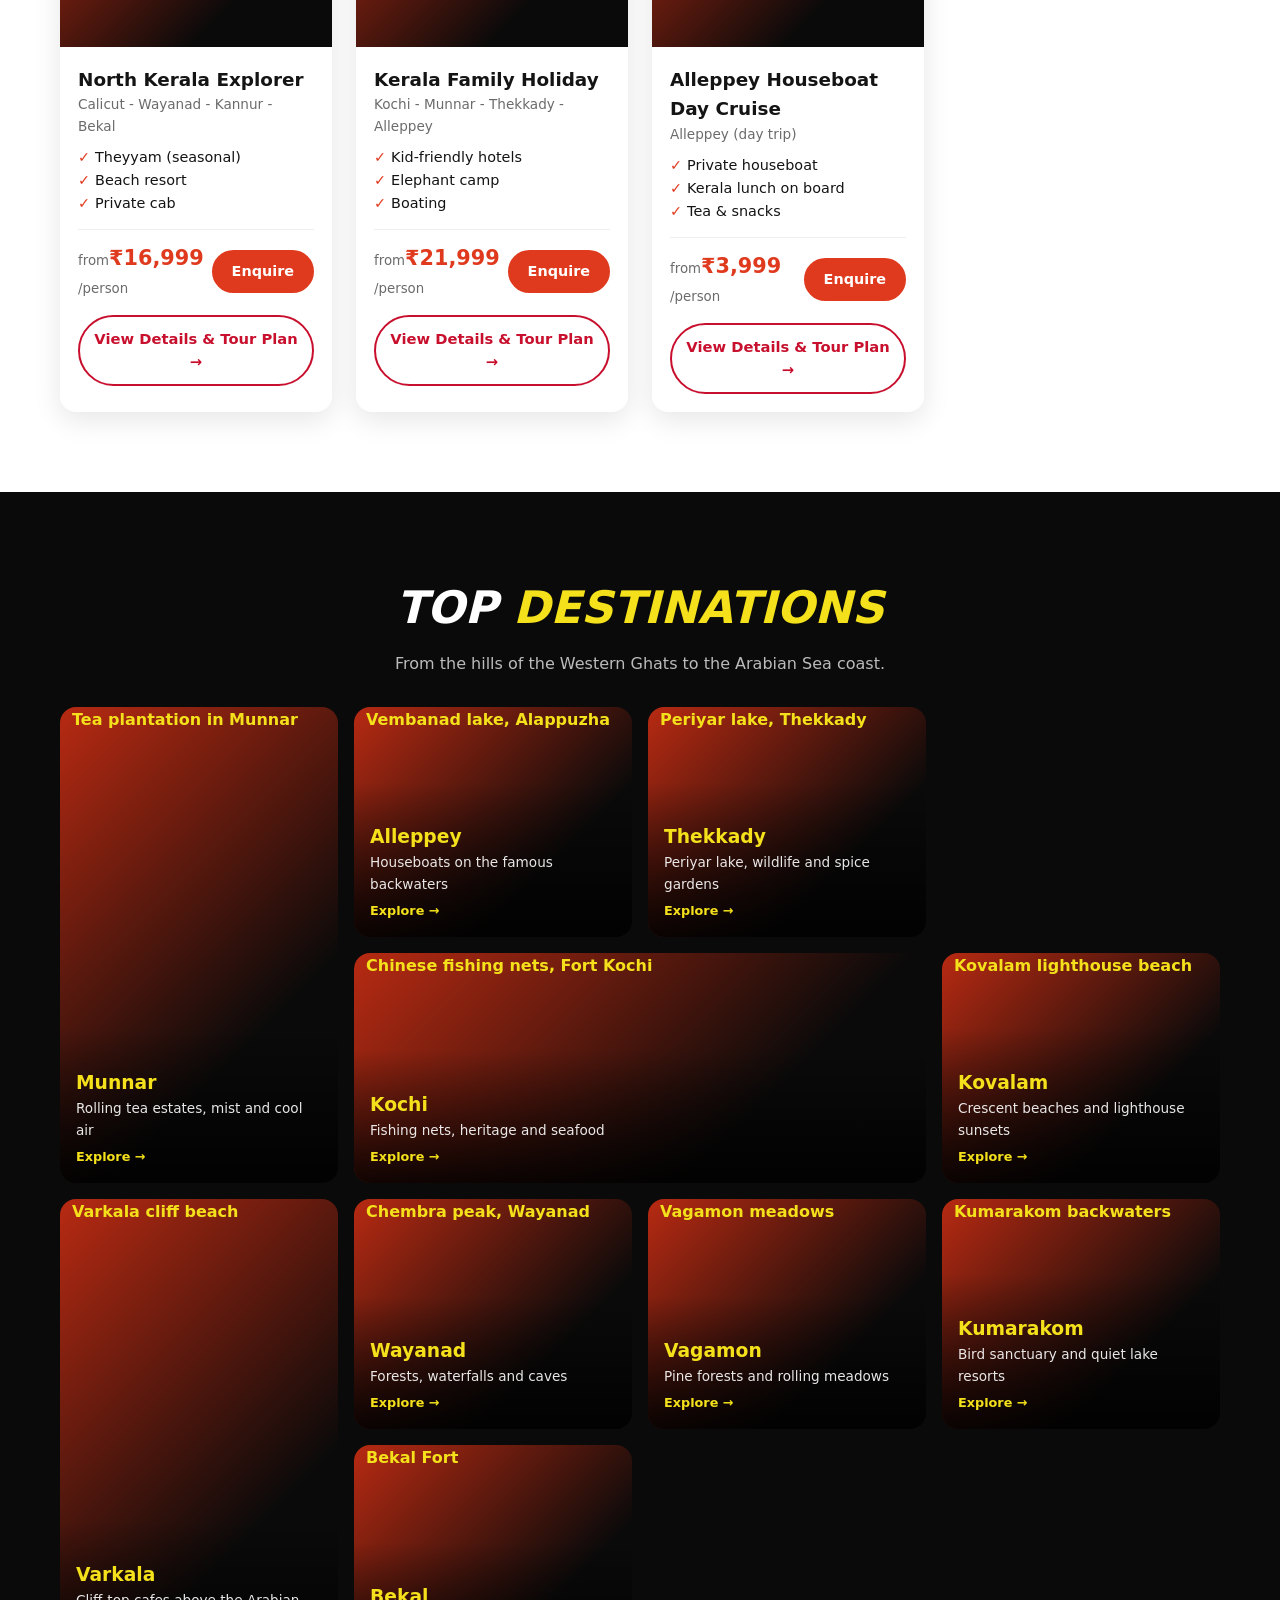
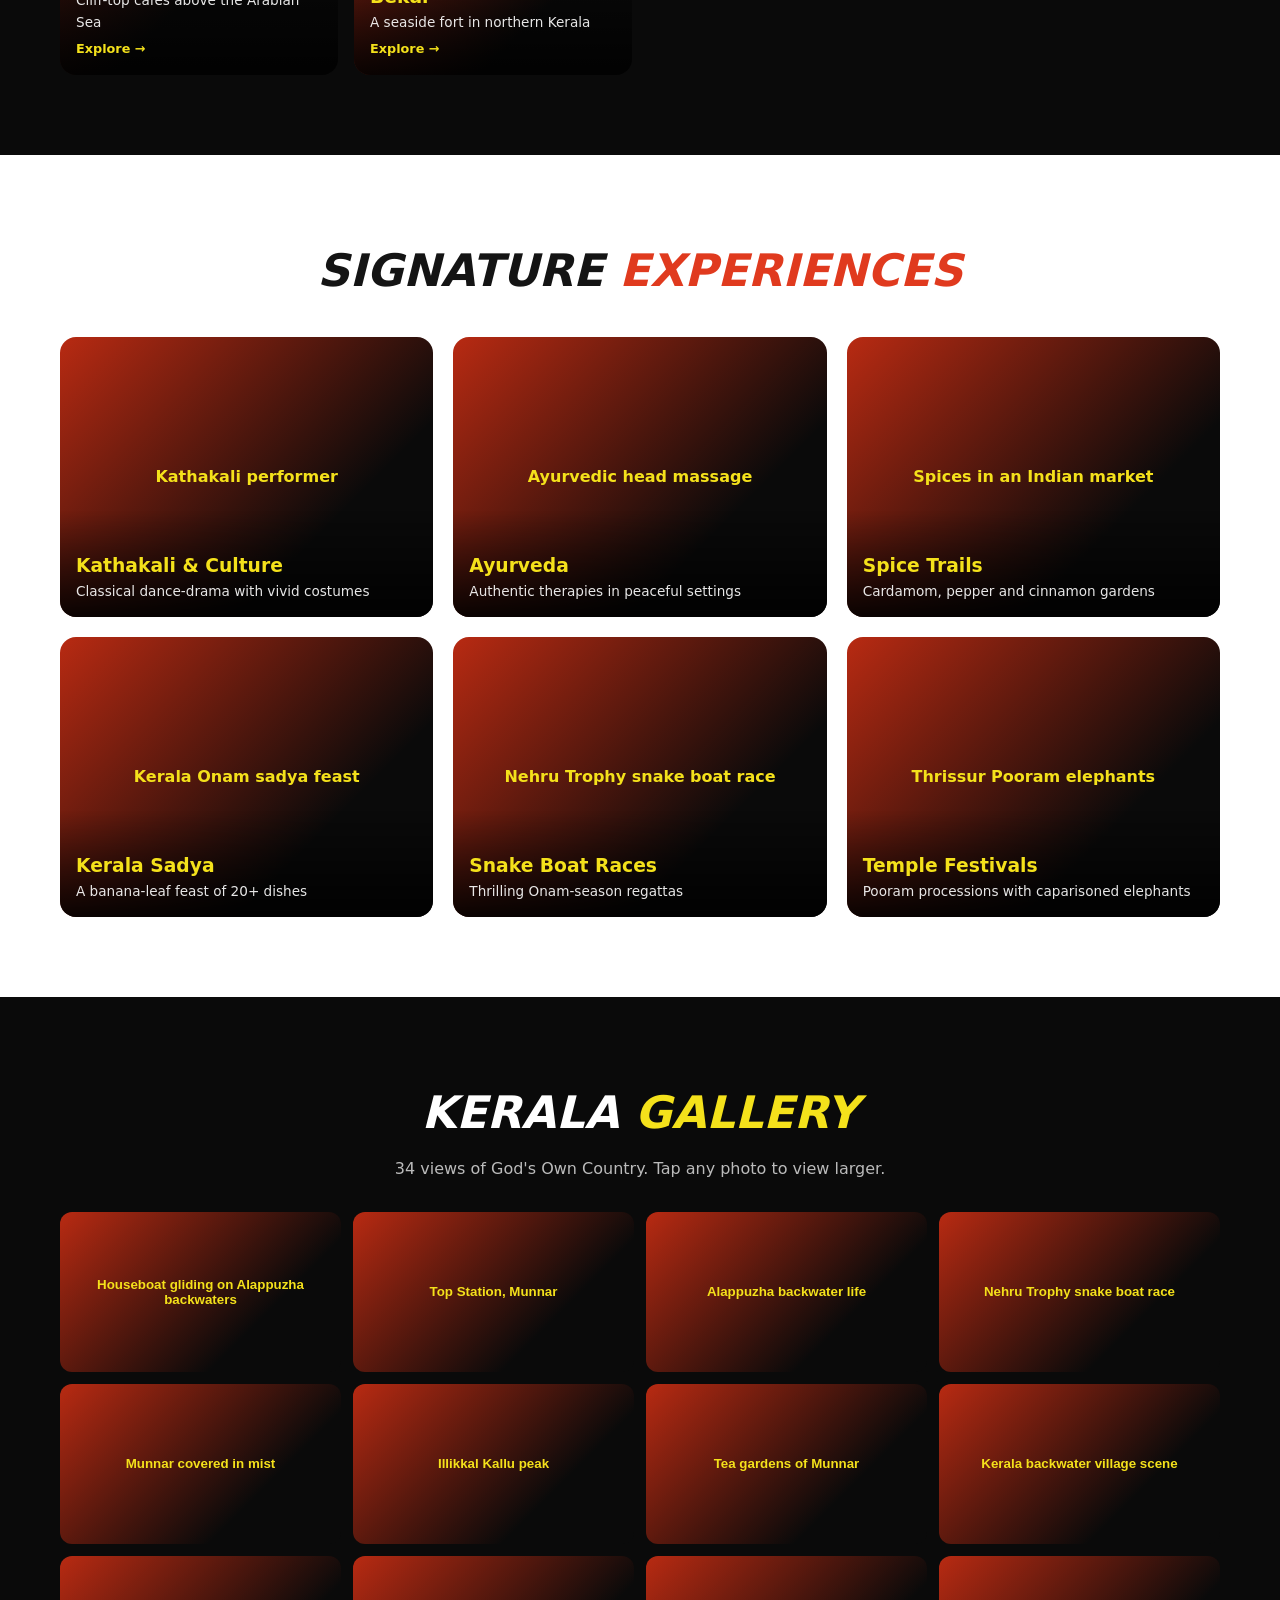
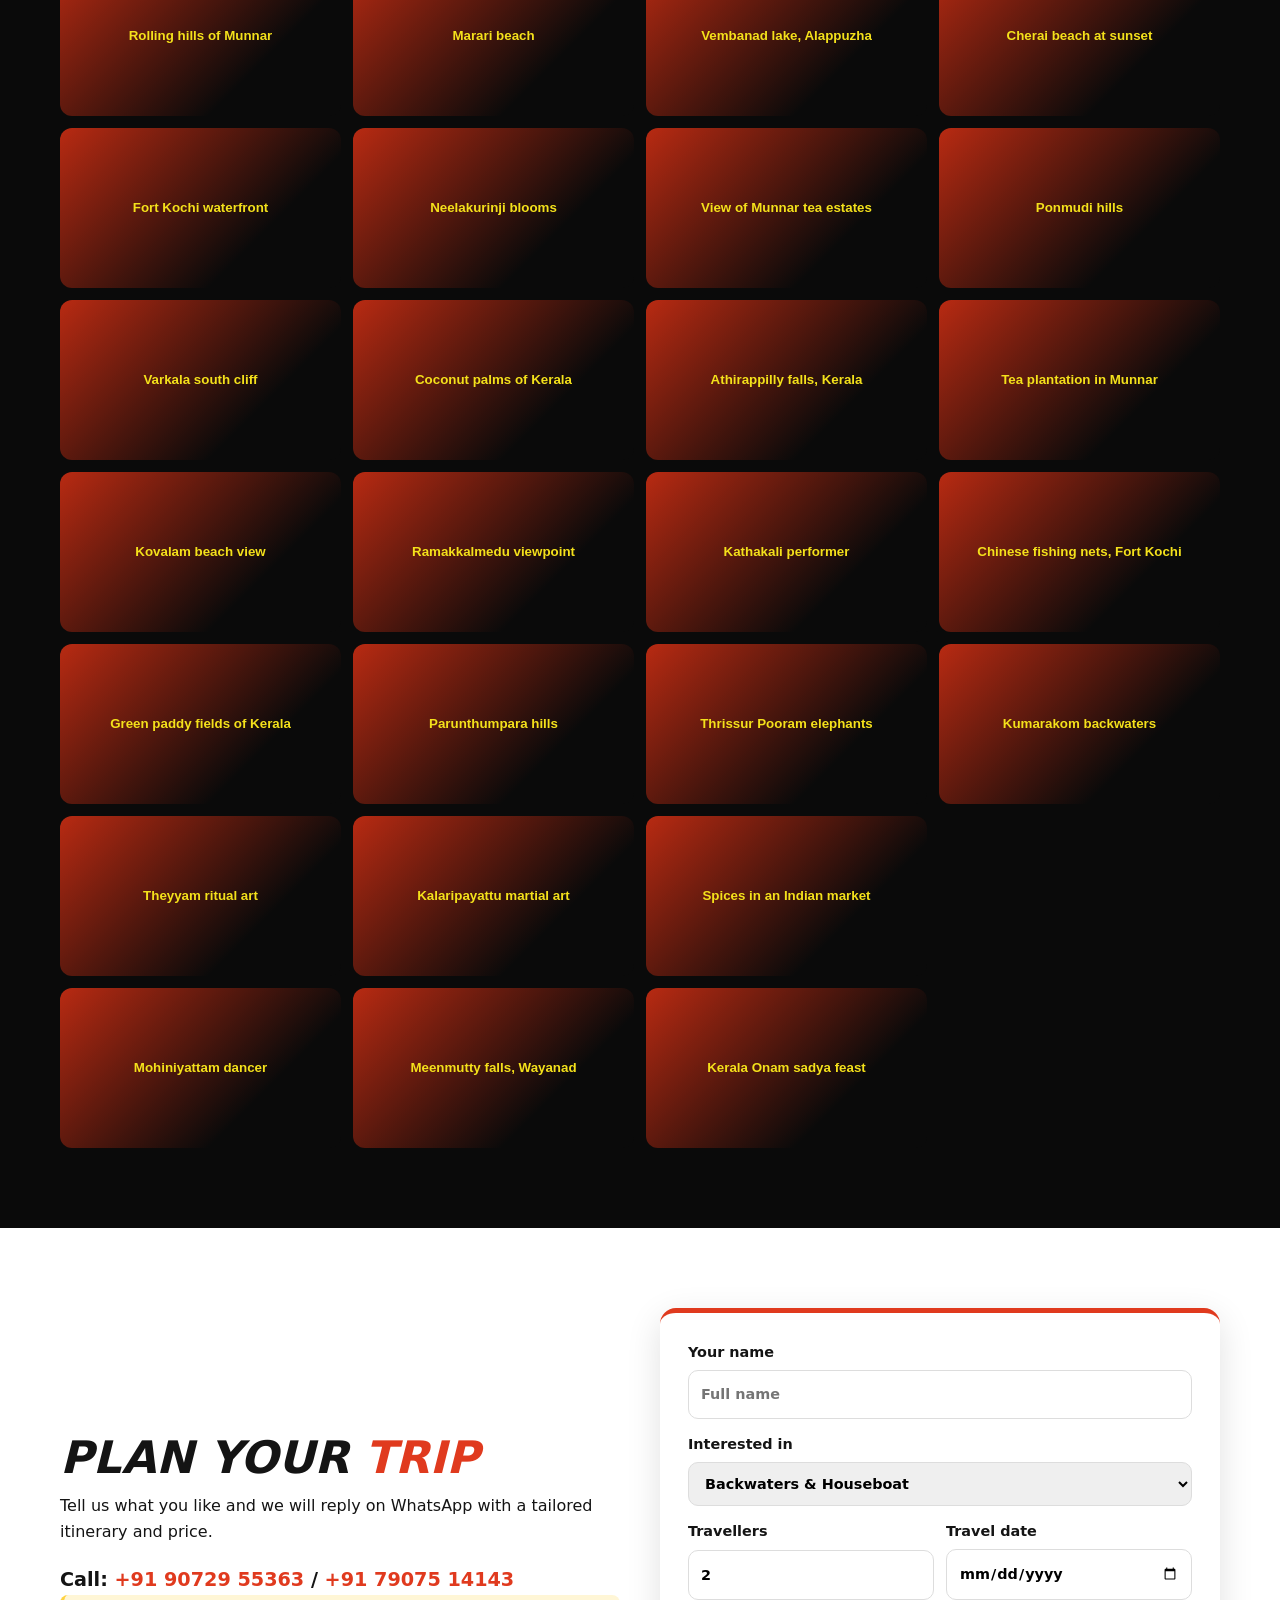
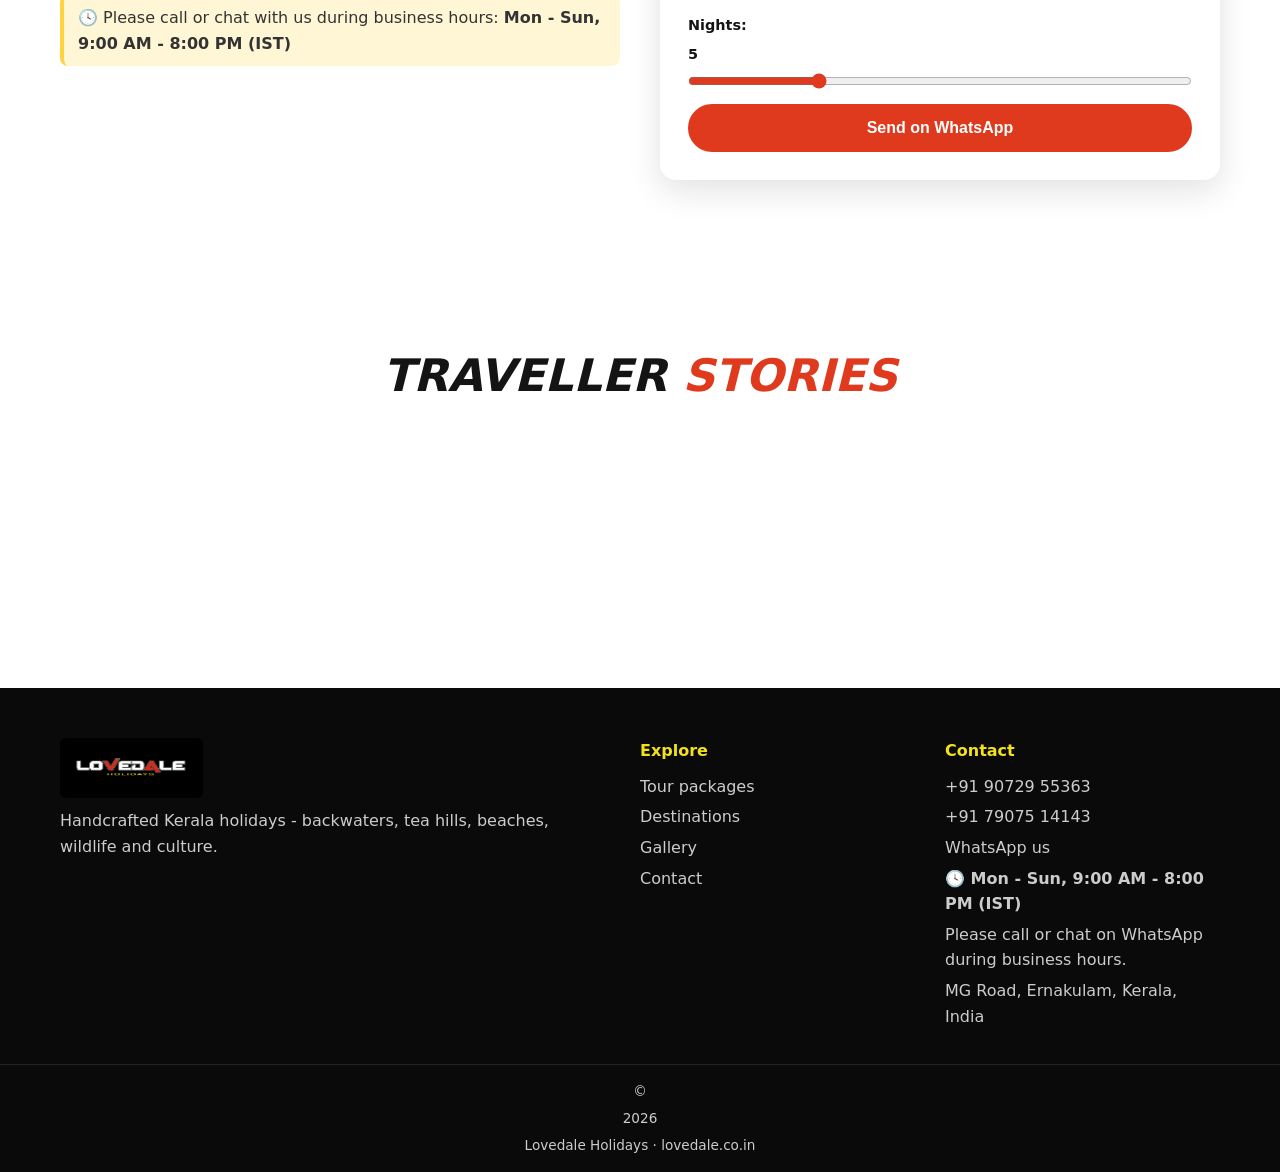
==== commit 2f1f73d3: "Add 10 HD Kerala photos to landing page slideshow , Add left-side dark shade to hero photos; update " ====
--- a/index.html
+++ b/index.html
@@ -61,7 +61,7 @@
   <div>
     <h2 class="title left">Plan your <span class="red">trip</span></h2>
     <p>Tell us what you like and we will reply on WhatsApp with a tailored itinerary and price.</p>
-    <p class="callout">Call: <a data-phone="text" href="#">+91 90729 55363</a></p>
+    <p class="callout">Call: <a data-phone="text" href="#">+91 90729 55363</a> / <a href="tel:+917907514143">+91 79075 14143</a></p>
     <p class="hours-note" data-hours>Best time to call or chat: during business hours.</p>
   </div>
   <form id="planner" class="card">
--- a/css/style.css
+++ b/css/style.css
@@ -33,7 +33,7 @@
 .slide.on{opacity:1}
 .slide img{width:100%;height:100%;object-fit:cover;animation:zoom 12s linear infinite alternate}
 @keyframes zoom{to{transform:scale(1.12)}}
-.hero-shade{position:absolute;inset:0;background:linear-gradient(90deg,rgba(0,0,0,.85),rgba(0,0,0,.2))}
+.hero-shade{position:absolute;inset:0;background:linear-gradient(to right,rgba(0,0,0,.55) 0%,rgba(0,0,0,.25) 40%,transparent 70%)}
 .hero-copy{position:relative;padding-top:120px}
 .eyebrow{letter-spacing:.35em;text-transform:uppercase;color:var(--yellow);font-weight:700;font-size:.85rem}
 .hero h1{font-size:clamp(2.2rem,6vw,4.6rem);line-height:1.05;margin:14px 0;max-width:800px;font-weight:900;text-transform:uppercase;font-style:italic}
@@ -194,3 +194,32 @@
 
 .hours-note{background:#fff6d6;border-left:4px solid #ffd23f;padding:10px 14px;border-radius:8px;color:#333}
 .site-footer .hours{font-weight:600}
+
+/* keep hero text readable without the dark overlay */
+.hero h1,.hero p,.hero .eyebrow{text-shadow:0 2px 12px rgba(0,0,0,.6)}
+
+/* destination cards as links + detail page */
+a.dest{display:block;color:inherit;text-decoration:none;cursor:pointer}
+.dest .more{display:inline-block;margin-top:6px;font-size:.8rem;font-weight:700;color:var(--yellow)}
+.dhero{position:relative;height:70vh;min-height:420px;overflow:hidden;color:#fff;display:flex;align-items:flex-end}
+.dhero>img{position:absolute;inset:0;width:100%;height:100%;object-fit:cover}
+.dhero .hero-copy{position:relative;z-index:2;padding-bottom:60px}
+.dhero .eyebrow a{color:var(--yellow);text-decoration:none}
+.dbody{display:grid;grid-template-columns:2fr 1fr;gap:40px;align-items:start}
+.dp{font-size:1.05rem;line-height:1.75;color:#333;margin:0 0 16px}
+.dh3{margin:28px 0 12px}
+.dhigh{list-style:none;padding:0;display:grid;grid-template-columns:1fr 1fr;gap:10px}
+.dhigh li{background:var(--grey);border-left:4px solid var(--red);padding:10px 14px;border-radius:8px}
+.dfacts{position:sticky;top:110px}
+.dfacts dt{font-weight:700;color:var(--red);margin-top:12px}
+.dfacts dd{margin:2px 0 0;color:#333}
+.dfacts .btn{display:block;text-align:center;margin-top:14px}
+.dgal .gi{position:relative}
+.dgal .no-img{display:none}
+.gcap{position:absolute;left:0;right:0;bottom:0;padding:8px 10px;font-size:.78rem;color:#fff;background:linear-gradient(transparent,rgba(0,0,0,.75));text-align:left}
+.dother{display:grid;grid-template-columns:repeat(auto-fill,minmax(160px,1fr));gap:14px}
+.dmini{position:relative;height:120px;border-radius:var(--r);overflow:hidden;color:#fff;text-decoration:none;background:#222}
+.dmini img{width:100%;height:100%;object-fit:cover;transition:.5s}
+.dmini:hover img{transform:scale(1.1)}
+.dmini span{position:absolute;left:12px;bottom:10px;font-weight:700;text-shadow:0 1px 4px #000}
+@media(max-width:800px){.dbody{grid-template-columns:1fr}.dhigh{grid-template-columns:1fr}.dfacts{position:static}}
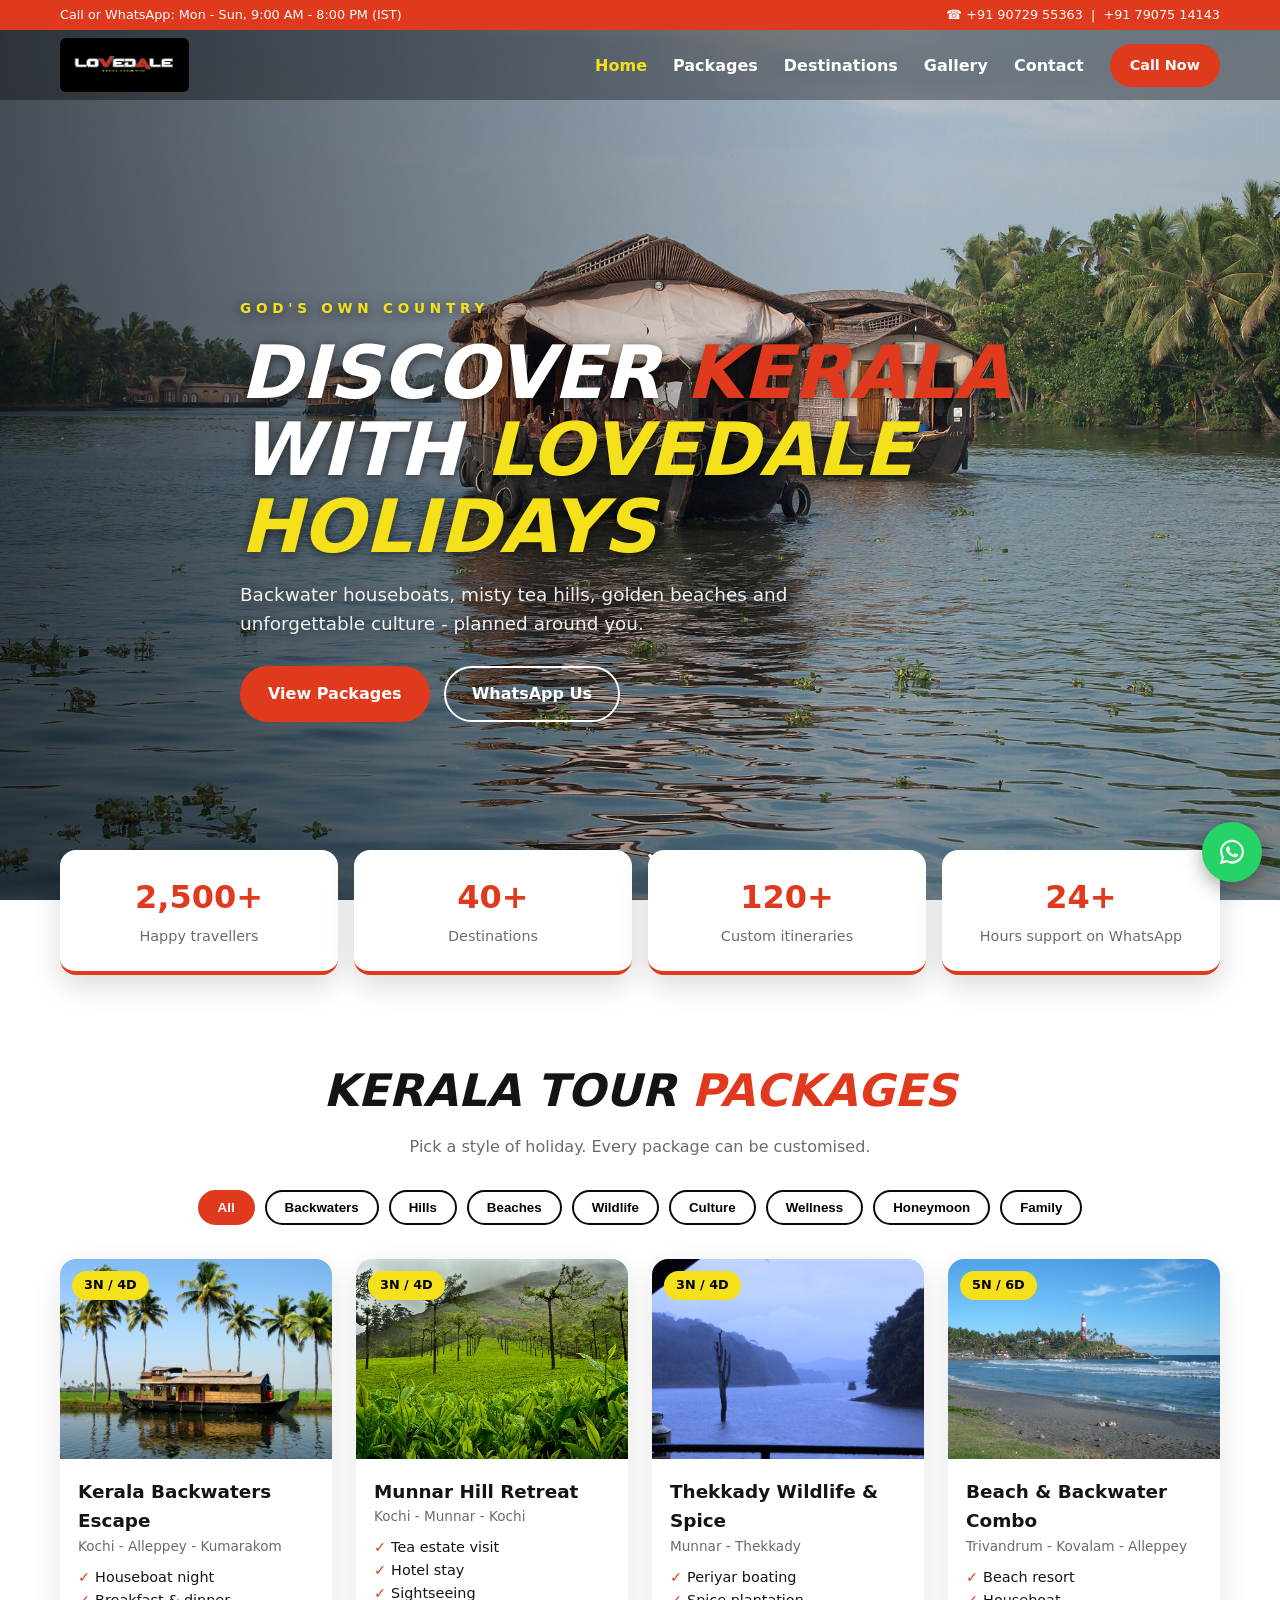
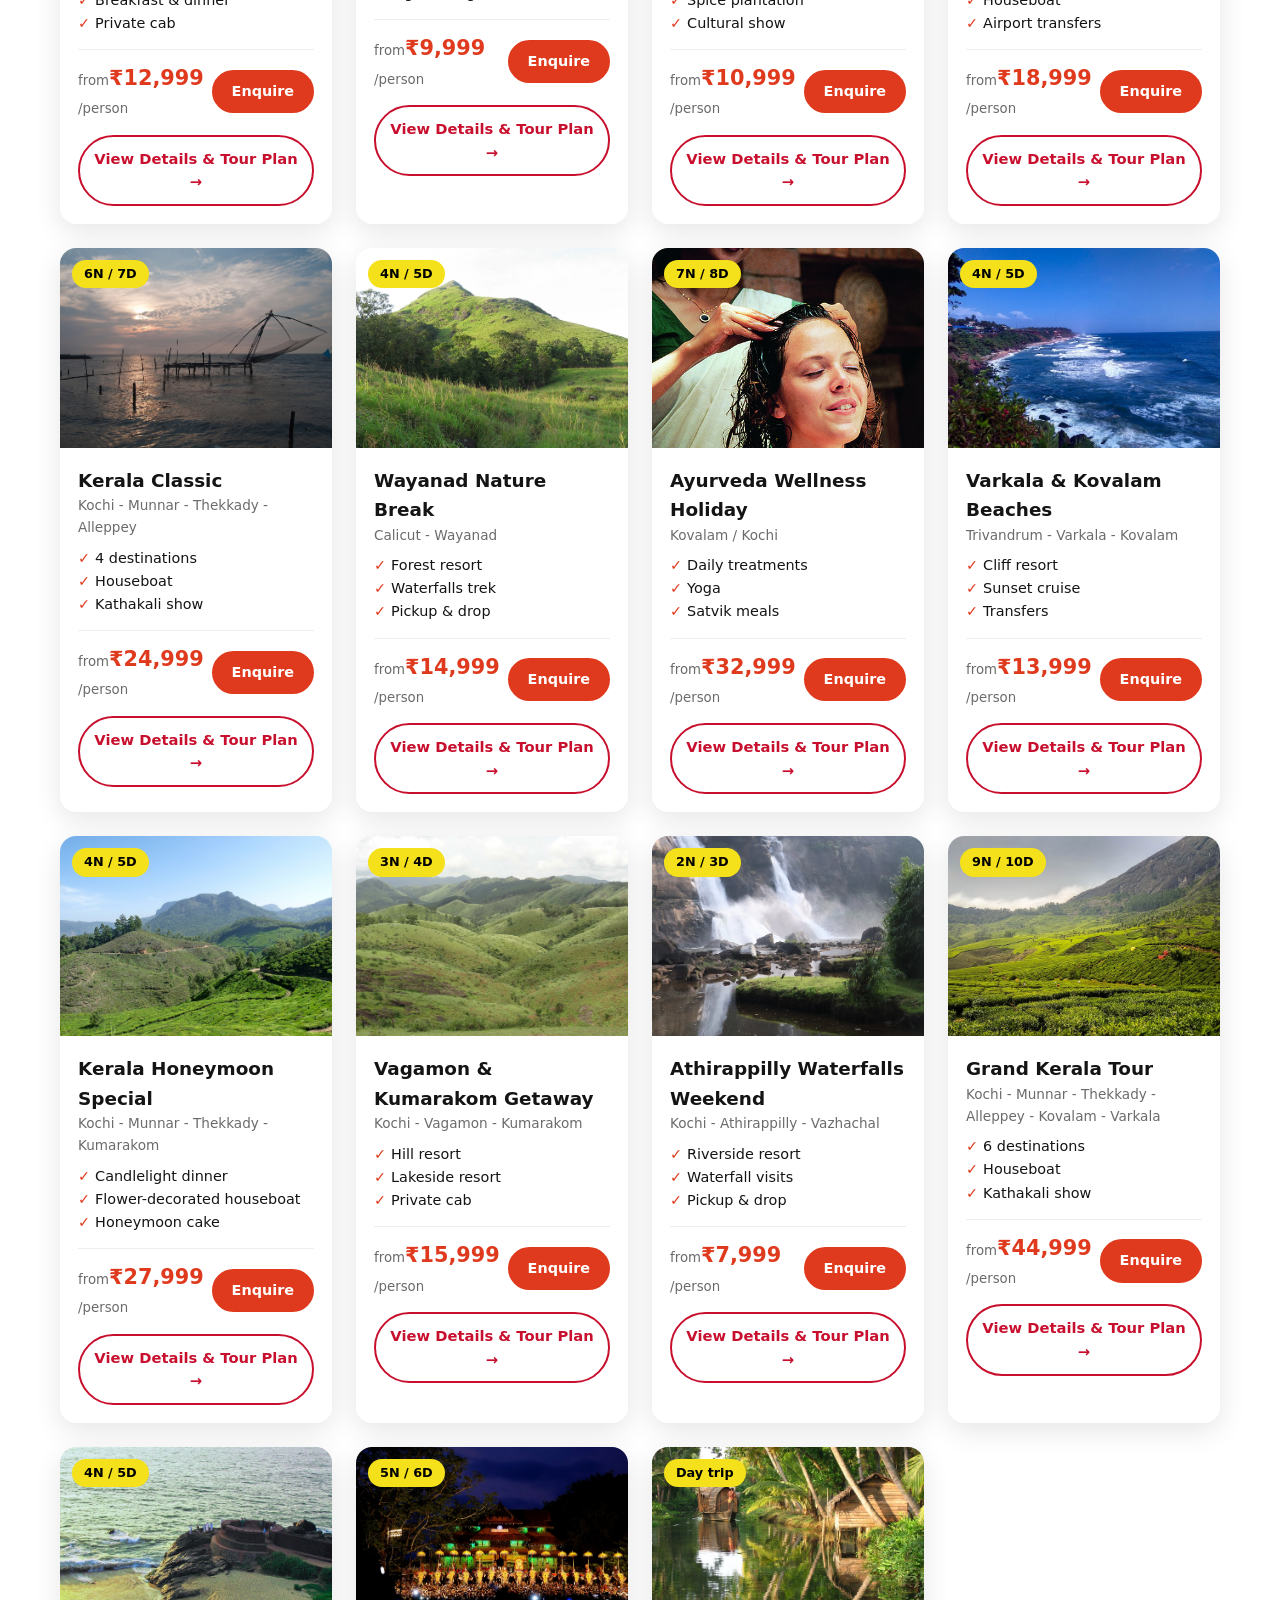
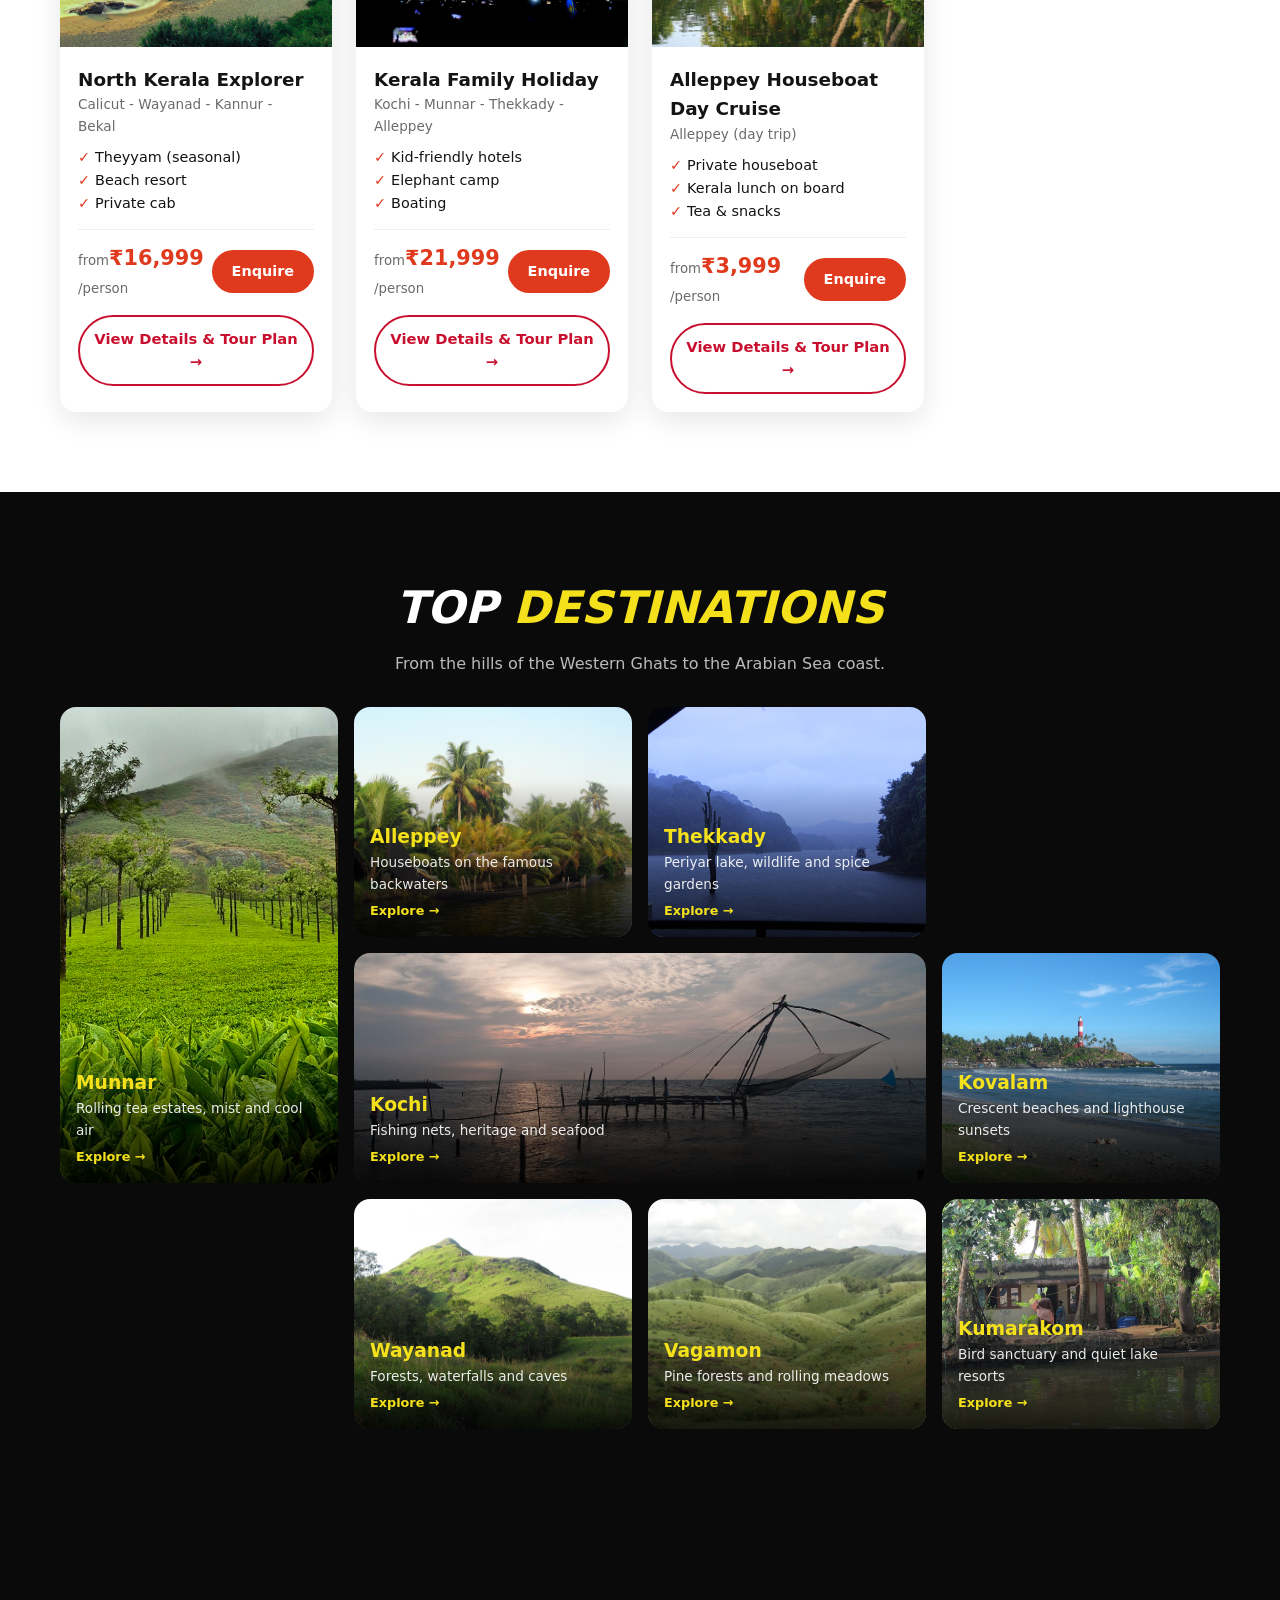
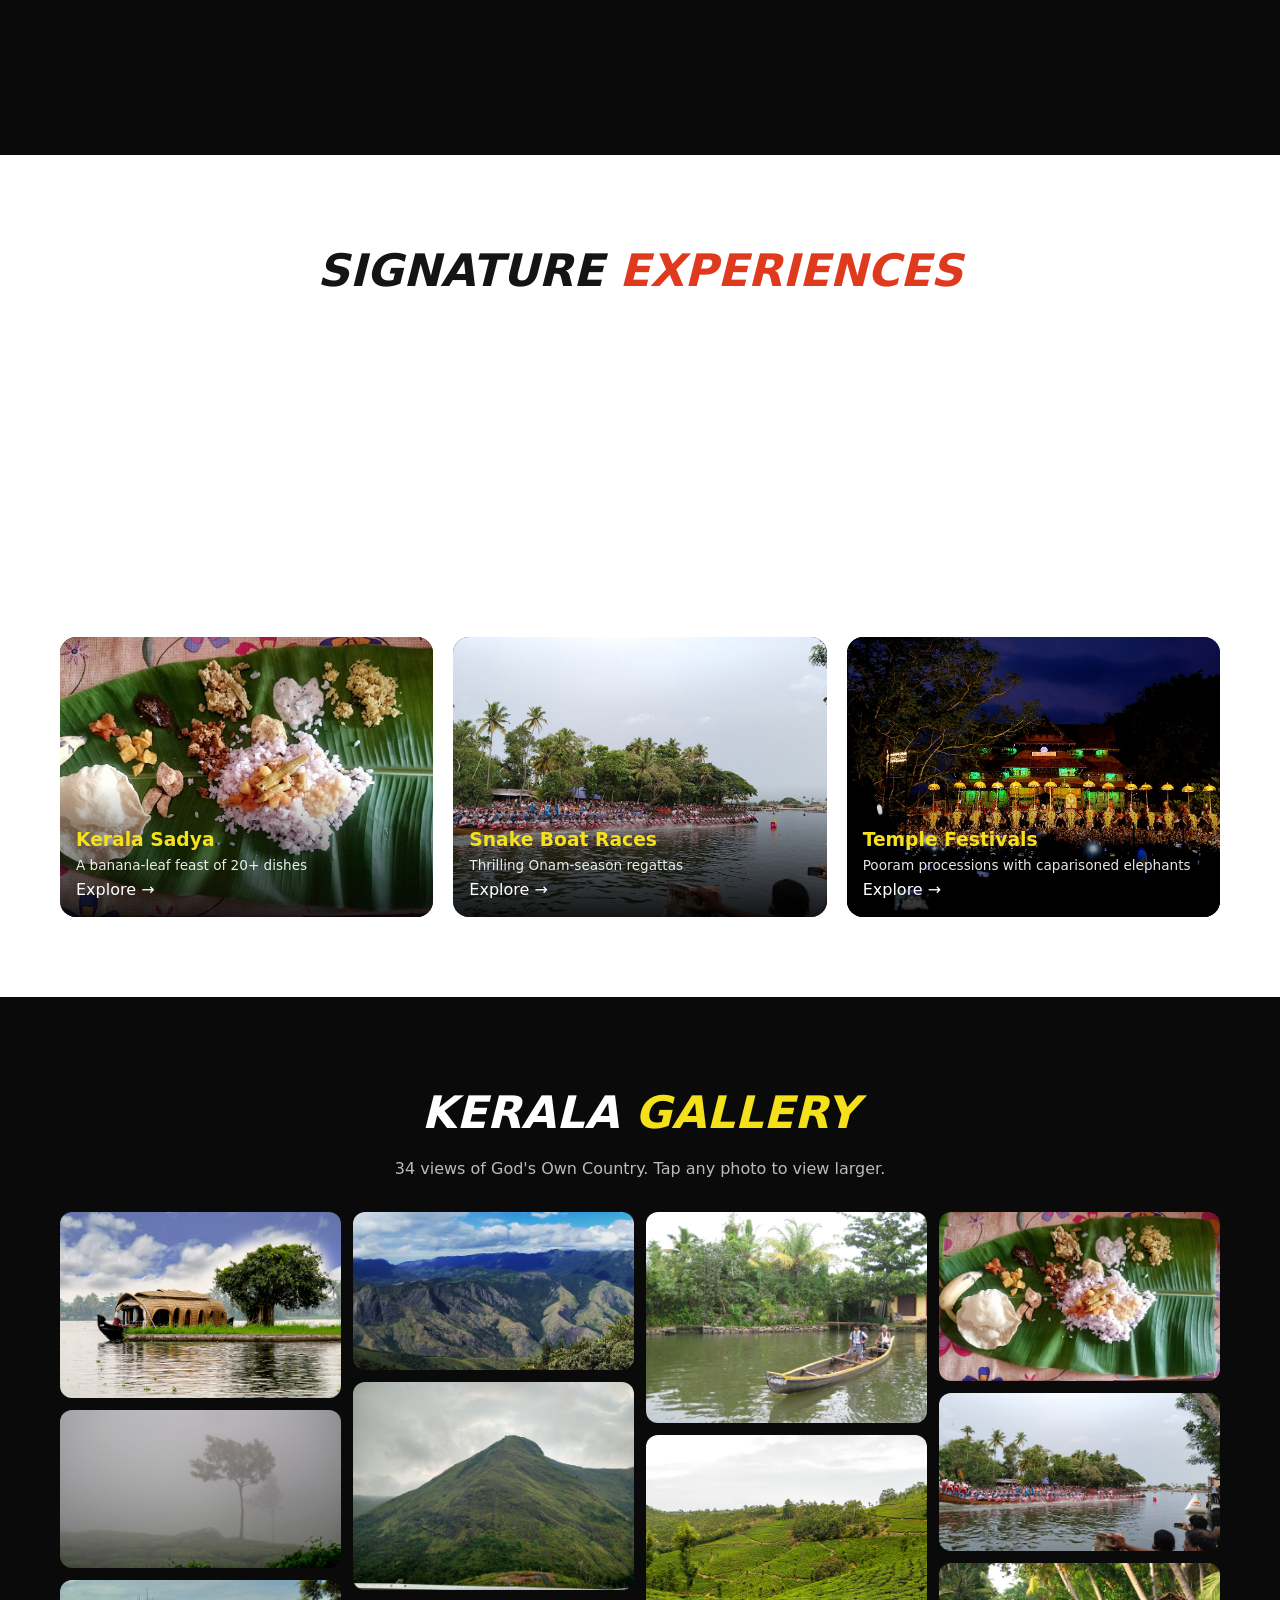
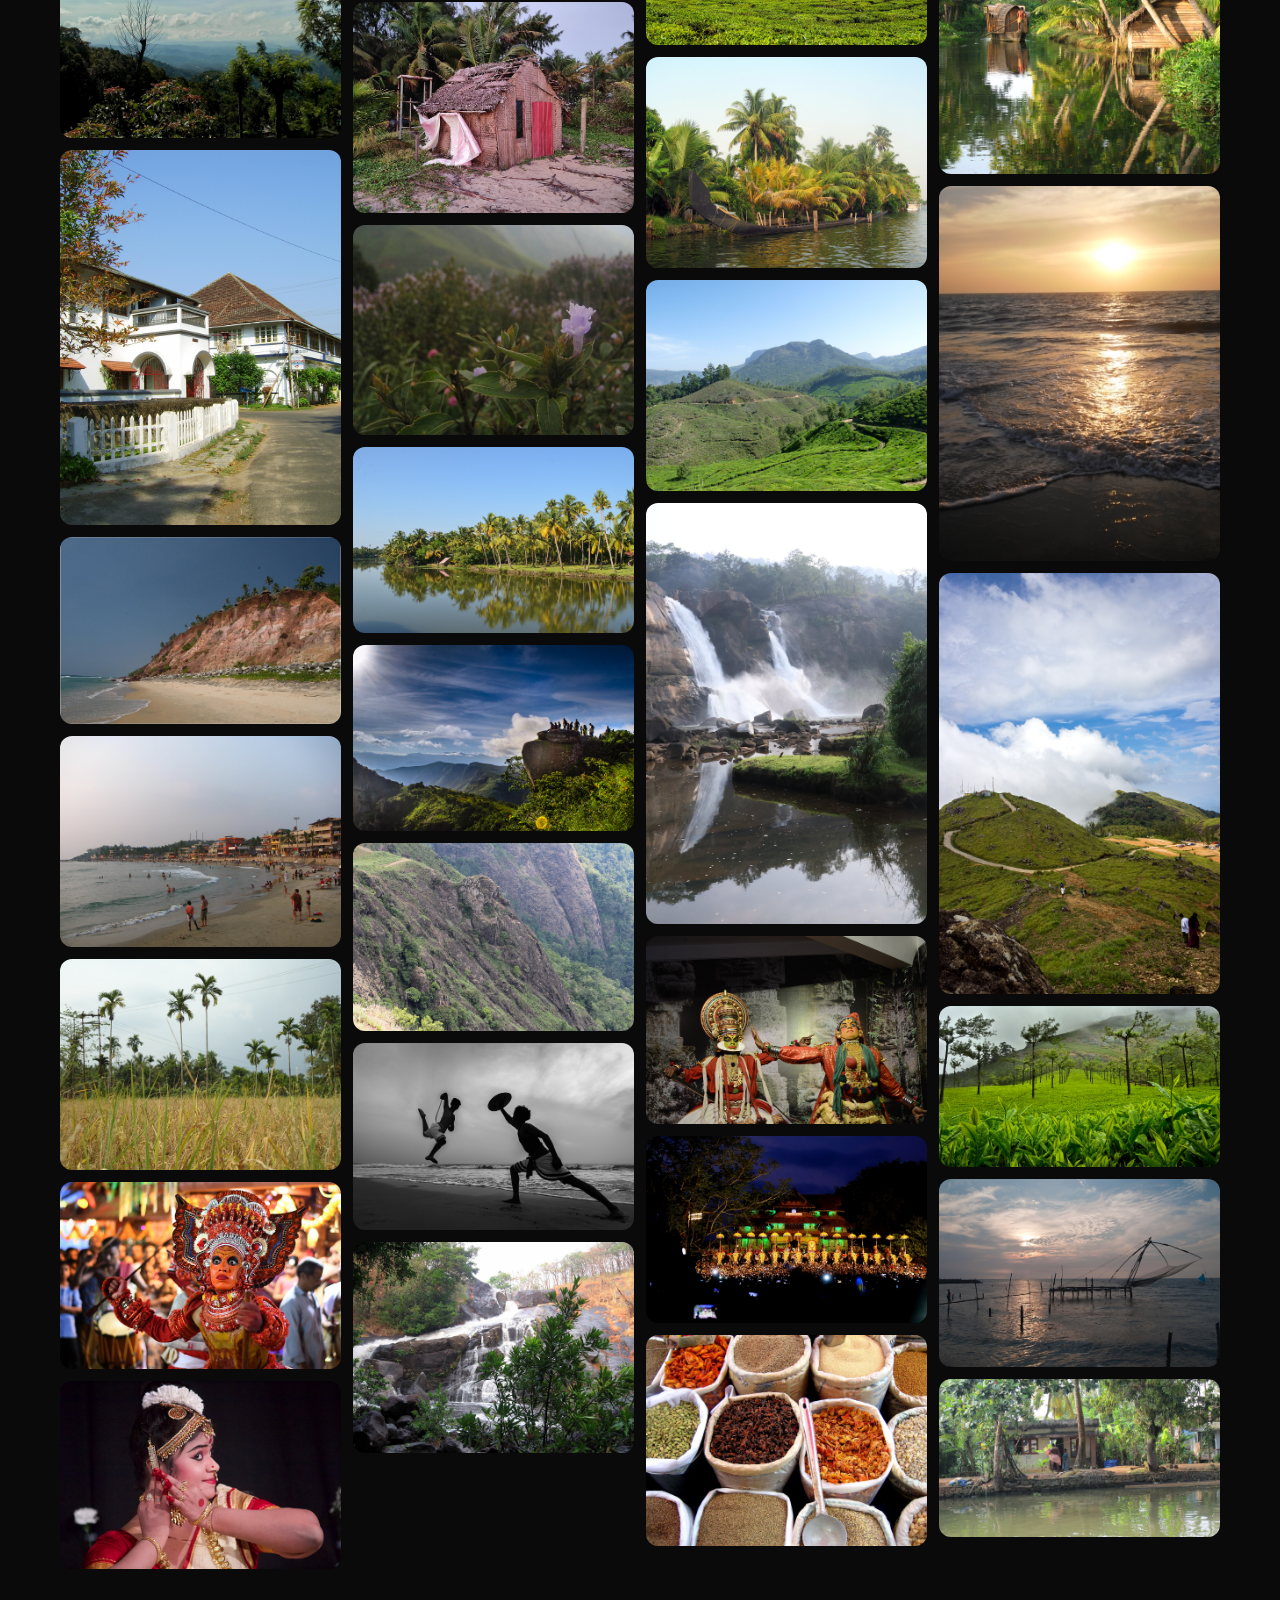
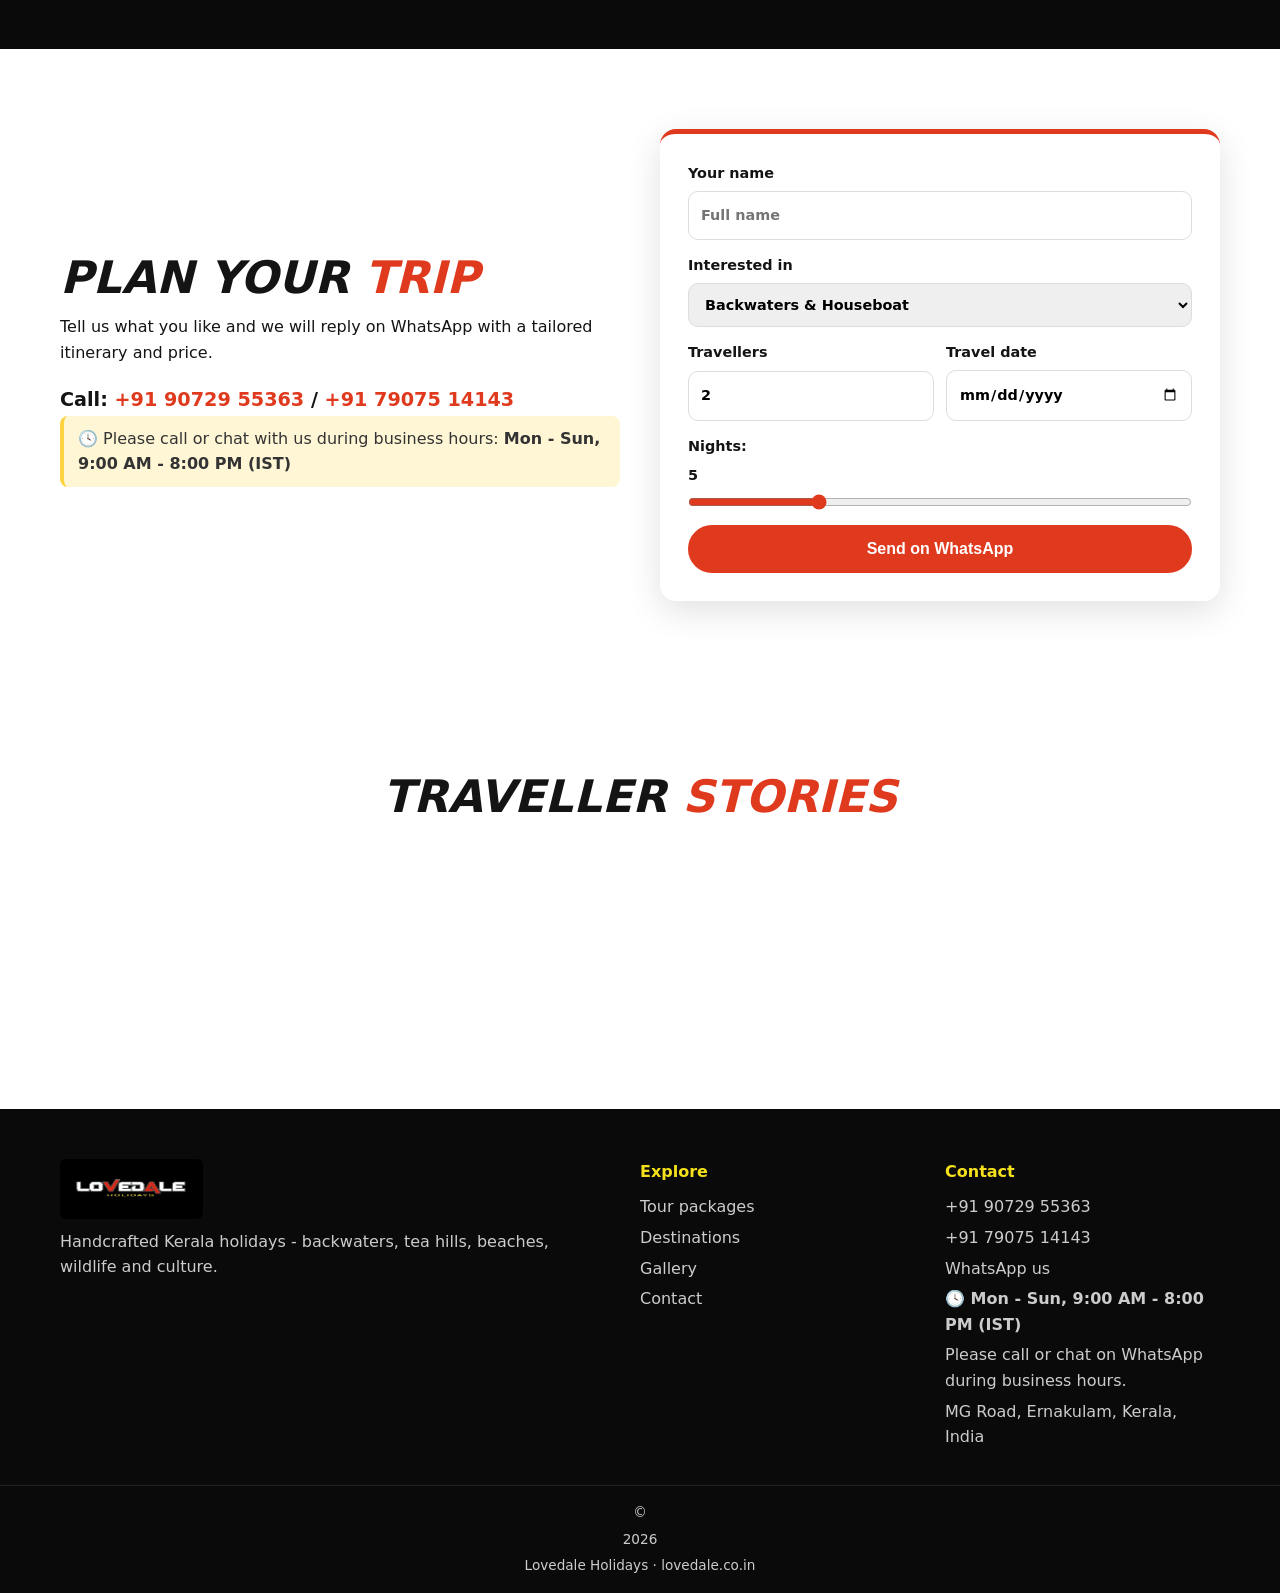
==== commit b294bd17: "Add clickable Signature Experience pages with photos and details" ====
--- a/index.html
+++ b/index.html
@@ -44,7 +44,7 @@
   </div>
 </section>
 
-<section class="section wrap">
+<section class="section wrap" id="experiences">
   <h2 class="title">Signature <span class="red">Experiences</span></h2>
   <div id="expGrid" class="exp-grid"></div>
 </section>
--- a/css/style.css
+++ b/css/style.css
@@ -223,3 +223,5 @@
 .dmini:hover img{transform:scale(1.1)}
 .dmini span{position:absolute;left:12px;bottom:10px;font-weight:700;text-shadow:0 1px 4px #000}
 @media(max-width:800px){.dbody{grid-template-columns:1fr}.dhigh{grid-template-columns:1fr}.dfacts{position:static}}
+
+a.exp{display:block;color:inherit;text-decoration:none;cursor:pointer}a.exp img{transition:transform .5s}a.exp:hover img{transform:scale(1.06)}
